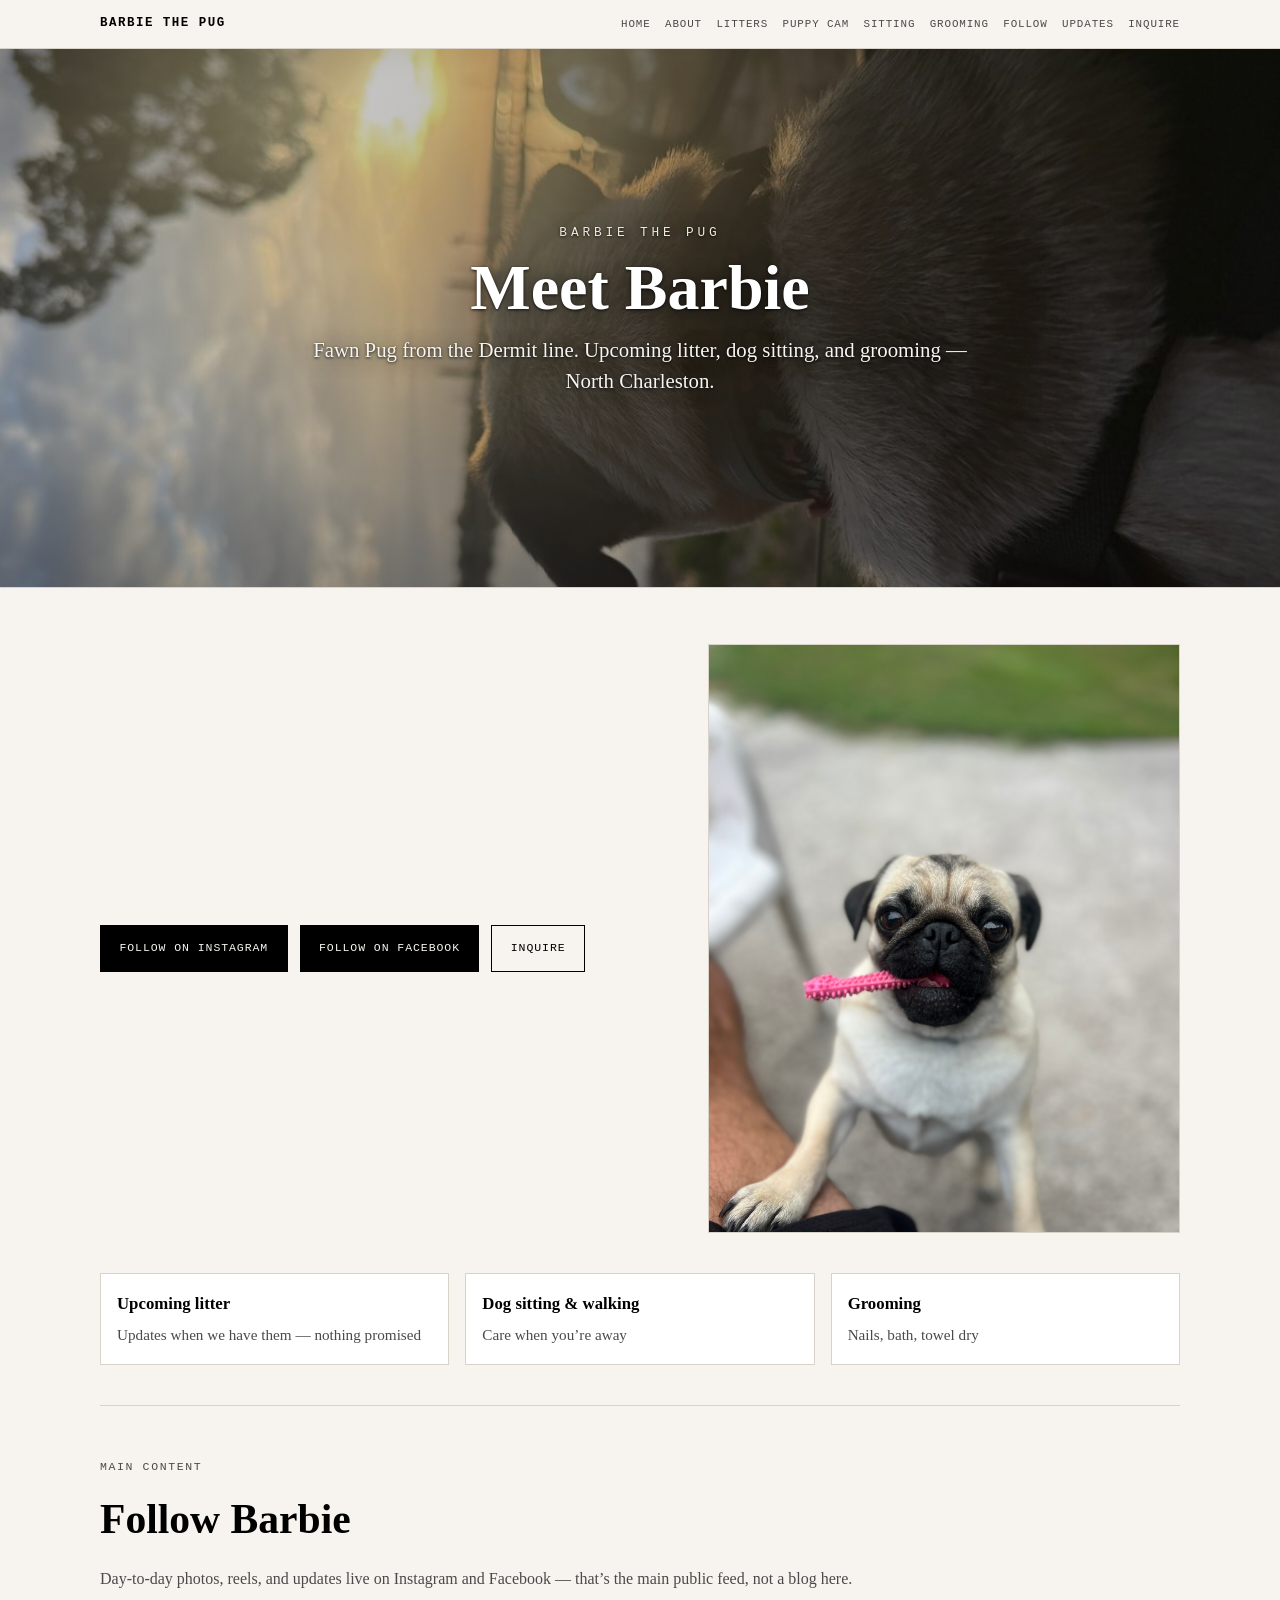
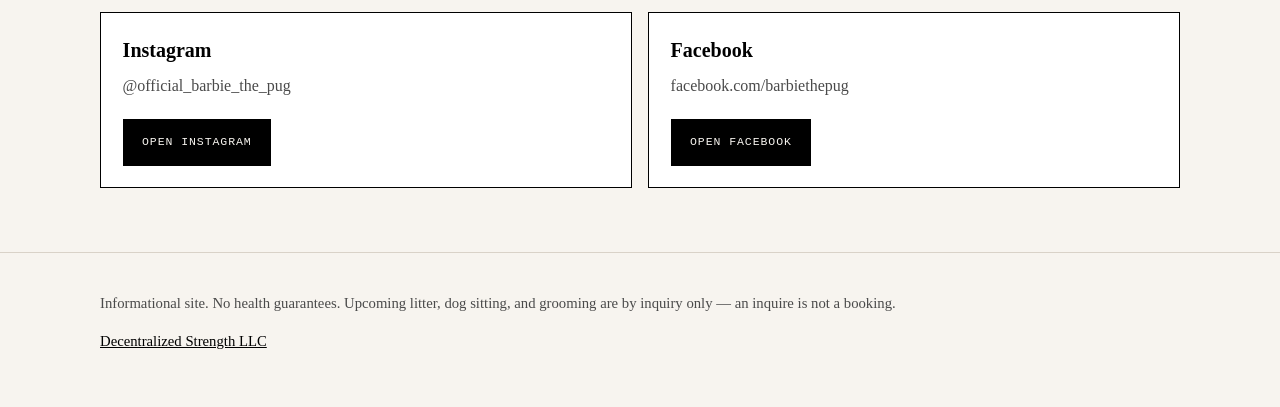
==== index.html @ 50276698 "Puppy Cam page + Litters update (t_08ee5fd6): new dedicated puppy-cam.html embedding the live cam wi" ====
<!DOCTYPE html>
<html lang="en">
<head>
<title>Charleston Pugs | Barbie — Upcoming Litter, Sitting & Grooming in North Charleston</title>
<meta name="description" content="Meet Barbie the Pug (Dermit line). Upcoming litter updates, dog sitting & walking, and grooming in North Charleston. Follow on Instagram & Facebook — inquire to book.">
<link rel="canonical" href="https://charlestonpugs.com/">
<meta property="og:title" content="Charleston Pugs | Barbie — Upcoming Litter, Sitting & Grooming in North Charleston">
<meta property="og:description" content="Meet Barbie the Pug (Dermit line). Upcoming litter updates, dog sitting & walking, and grooming in North Charleston. Follow on Instagram & Facebook — inquire to book.">
<meta property="og:url" content="https://charlestonpugs.com/">
<meta property="og:type" content="website">
<meta property="og:image" content="https://charlestonpugs.com/images/01-hero-pink-toy.jpg">
<meta name="twitter:card" content="summary_large_image">

<meta charset="utf-8">
<meta name="viewport" content="width=device-width, initial-scale=1">
<link rel="stylesheet" href="styles.css">
</head>
<body>
<nav><div class="wrap nav-inner">
  <a class="logo" href="index.html">Barbie the Pug</a>
  <div class="nav-links">
    <a href="index.html">Home</a>
    <a href="about.html">About</a>
    <a href="litter.html">Litters</a>
    <a href="puppy-cam.html">Puppy Cam</a>
    <a href="sitting.html">Sitting</a>
    <a href="grooming.html">Grooming</a>
    <a href="follow.html">Follow</a>
    <a href="updates.html">Updates</a>
    <a href="inquire.html">Inquire</a>
  </div>
</div></nav>

<main>
<section class="banner">
  <picture>
    <source media="(max-width:760px)" srcset="images/hero-banner-sm.jpg">
    <img src="images/hero-banner.jpg" alt="Barbie the Pug watching the Lowcountry sunset from the car" width="2400" height="857" fetchpriority="high">
  </picture>
  <div class="banner-text">
    <p class="kicker">Barbie the Pug</p>
    <h1>Meet Barbie</h1>
    <p class="banner-lead">Fawn Pug from the Dermit line. Upcoming litter, dog sitting, and grooming &mdash; North Charleston.</p>
  </div>
</section>
  <section class="wrap hero">
    <div>
      <div class="btn-row">
        <a class="btn btn-fill" href="https://www.instagram.com/official_barbie_the_pug/" target="_blank" rel="noopener">Follow on Instagram</a>
        <a class="btn btn-fill" href="https://www.facebook.com/barbiethepug" target="_blank" rel="noopener">Follow on Facebook</a>
        <a class="btn btn-ghost" href="inquire.html">Inquire</a>
      </div>
    </div>
    <div class="hero-img"><img src="images/01-hero-pink-toy.jpg" alt="Barbie the Pug with a pink toy"></div>
  </section>
  <section class="wrap offer">
    <a class="offer-card" href="litter.html"><article><h3>Upcoming litter</h3><p>Updates when we have them &mdash; nothing promised</p></article></a>
    <a class="offer-card" href="sitting.html"><article><h3>Dog sitting &amp; walking</h3><p>Care when you’re away</p></article></a>
    <a class="offer-card" href="grooming.html"><article><h3>Grooming</h3><p>Nails, bath, towel dry</p></article></a>
  </section>
  <section class="wrap social-hub" id="follow">
    <p class="kicker">Main content</p>
    <h2>Follow Barbie</h2>
    <p class="muted">Day-to-day photos, reels, and updates live on Instagram and Facebook — that’s the main public feed, not a blog here.</p>
    <div class="cards" style="margin-top:1.25rem">
      <div class="card">
        <div>
          <h3>Instagram</h3>
          <p>@official_barbie_the_pug</p>
        </div>
        <div class="btn-row"><a class="btn btn-fill" href="https://www.instagram.com/official_barbie_the_pug/" target="_blank" rel="noopener">Open Instagram</a></div>
      </div>
      <div class="card">
        <div>
          <h3>Facebook</h3>
          <p>facebook.com/barbiethepug</p>
        </div>
        <div class="btn-row"><a class="btn btn-fill" href="https://www.facebook.com/barbiethepug" target="_blank" rel="noopener">Open Facebook</a></div>
      </div>
    </div>
  </section>
</main>

<footer><div class="wrap">
  <p>Informational site. No health guarantees. Upcoming litter, dog sitting, and grooming are by inquiry only — an inquire is not a booking.</p>
  <p class="whisper"><a href="https://decentralizedstrength.com">Decentralized Strength LLC</a></p>
</div></footer>
</body>
</html>
---- styles.css ----
/* charlestonpugs.com — staged cream/black */
:root{
  --cream:#f7f4ef; --ink:#000; --muted:#4a4a4a; --line:#d9d2c8; --wash:#efebe4;
}
*{box-sizing:border-box} html{scroll-behavior:smooth}
body{margin:0;font-family:Georgia,"Times New Roman",serif;background:var(--cream);color:var(--ink);line-height:1.55}
a{color:var(--ink)} img{max-width:100%;display:block;height:auto}
.wrap{width:min(1080px,92vw);margin:0 auto}
.kicker{font-family:ui-monospace,Menlo,Consolas,monospace;font-size:.72rem;letter-spacing:.14em;text-transform:uppercase;color:var(--muted)}
.btn{display:inline-block;padding:.85rem 1.15rem;border:1px solid var(--ink);text-decoration:none;font-family:ui-monospace,Menlo,Consolas,monospace;font-size:.72rem;letter-spacing:.08em;text-transform:uppercase}
.btn-fill{background:var(--ink);color:var(--cream)}
.btn-ghost{background:transparent}
.btn-row{display:flex;flex-wrap:wrap;gap:.75rem;margin-top:1.25rem}
nav{border-bottom:1px solid var(--line);background:var(--cream);position:sticky;top:0;z-index:20}
.nav-inner{display:flex;align-items:center;justify-content:space-between;gap:1rem;padding:.9rem 0}
.logo{font-family:ui-monospace,Menlo,Consolas,monospace;font-size:.78rem;letter-spacing:.12em;text-transform:uppercase;text-decoration:none;font-weight:700}
.nav-links{display:flex;flex-wrap:wrap;gap:.9rem;font-family:ui-monospace,Menlo,Consolas,monospace;font-size:.68rem;letter-spacing:.08em;text-transform:uppercase}
.nav-links a{text-decoration:none;color:var(--muted)}
.nav-links a:hover{color:var(--ink)}
.hero{padding:3.5rem 0 2.5rem;display:grid;grid-template-columns:1.1fr .9fr;gap:2rem;align-items:center}
.hero h1{font-size:clamp(2.6rem,6vw,4.4rem);line-height:.95;margin:.35rem 0 1rem;font-weight:700}
.hero p.lead{font-size:1.15rem;color:var(--muted);max-width:34rem}
.hero-img{border:1px solid var(--line);background:var(--wash)}
.hero-img img{width:100%;aspect-ratio:4/5;object-fit:cover}
.offer{display:grid;grid-template-columns:repeat(3,1fr);gap:1rem;padding:0 0 2.5rem}
.offer article{border:1px solid var(--line);padding:1.1rem 1rem;background:#fff}
.offer h3{margin:0 0 .35rem;font-size:1.05rem}
.offer p{margin:0;color:var(--muted);font-size:.95rem}
.social-hub{padding:2.5rem 0 3rem;border-top:1px solid var(--line)}
.social-hub h2{font-size:clamp(1.8rem,4vw,2.6rem);margin:.3rem 0 1rem}
.cards{display:grid;grid-template-columns:1fr 1fr;gap:1rem}
.card{border:1px solid var(--ink);padding:1.35rem;background:#fff;min-height:11rem;display:flex;flex-direction:column;justify-content:space-between}
.card h3{margin:0 0 .5rem;font-size:1.25rem}
.card p{margin:0;color:var(--muted)}
.section{padding:2.75rem 0;border-top:1px solid var(--line)}
.section h1,.section h2{margin-top:0}
.muted{color:var(--muted)}
.grid-2{display:grid;grid-template-columns:1fr 1fr;gap:1.25rem}
.photo{border:1px solid var(--line);background:var(--wash)}
.photo img{width:100%;aspect-ratio:4/5;object-fit:cover}
ul.clean{padding-left:1.1rem}
ul.clean li{margin:.4rem 0}
.contact-list{display:grid;gap:.85rem;margin:1.25rem 0}
.contact-list a{display:block;border:1px solid var(--line);padding:1rem;text-decoration:none;background:#fff}
.contact-list strong{display:block;font-family:ui-monospace,Menlo,Consolas,monospace;font-size:.68rem;letter-spacing:.1em;text-transform:uppercase;margin-bottom:.25rem}
footer{border-top:1px solid var(--line);padding:1.5rem 0 2.5rem;margin-top:1rem;font-size:.92rem;color:var(--muted)}
footer .whisper{margin-top:.75rem}
.note{font-size:.92rem;color:var(--muted);border-left:2px solid var(--line);padding-left:.9rem;margin:1rem 0}
@media(max-width:820px){
  .hero,.offer,.cards,.grid-2{grid-template-columns:1fr}
  .nav-links{display:none}
}

.hero-img{border:1px solid var(--line);background:var(--wash)}
.hero-img img{width:100%;aspect-ratio:4/5;object-fit:cover}
.section{padding:2.75rem 0}
.section h1{font-size:clamp(2rem,5vw,3rem);margin:.35rem 0 1rem}
.section h2{margin:1.75rem 0 .6rem;font-size:1.35rem}
.btn-row{display:flex;flex-wrap:wrap;gap:.75rem;margin-top:1.25rem}
.btn{display:inline-block;padding:.85rem 1.15rem;border:1px solid var(--ink);text-decoration:none;font-family:ui-monospace,Menlo,Consolas,monospace;font-size:.72rem;letter-spacing:.08em;text-transform:uppercase}
.btn-fill{background:var(--ink);color:var(--cream)}
.btn-ghost{background:transparent}
.contact-list{display:grid;gap:.85rem;margin:1.25rem 0}
.contact-list a{display:block;border:1px solid var(--line);padding:1rem;text-decoration:none;background:#fff;color:var(--ink)}
.contact-list strong{display:block;font-family:ui-monospace,Menlo,Consolas,monospace;font-size:.68rem;letter-spacing:.1em;text-transform:uppercase;margin-bottom:.25rem}
.note{font-size:.92rem;color:var(--muted);border-left:2px solid var(--line);padding-left:.9rem;margin:1rem 0}
ul.clean{padding-left:1.1rem}
ul.clean li{margin:.4rem 0}
.kicker{font-family:ui-monospace,Menlo,Consolas,monospace;font-size:.72rem;letter-spacing:.14em;text-transform:uppercase;color:var(--muted)}

.offer-card{text-decoration:none;color:inherit;display:block}
.offer-card article{height:100%;transition:border-color .15s}
.offer-card:hover article{border-color:var(--ink)}

.price-menu{list-style:none;padding:0;margin:1rem 0 1.25rem;border:1px solid var(--line);background:#fff}
.price-menu li{padding:.95rem 1.1rem;border-bottom:1px solid var(--line)}
.price-menu li:last-child{border-bottom:0}
.reel-grid{display:grid;grid-template-columns:1fr 1fr;gap:1rem;margin:1rem 0 1.5rem}
@media(max-width:820px){.reel-grid{grid-template-columns:1fr}}

.reel-grid.three{grid-template-columns:repeat(3,1fr)}
@media(max-width:900px){.reel-grid.three{grid-template-columns:1fr}}

.reel-card{display:flex;flex-direction:column;border:1px solid var(--ink);background:#fff;color:inherit;text-decoration:none;min-width:0}
.reel-card:focus-visible{outline:2px solid var(--ink);outline-offset:3px}
.reel-poster{position:relative;display:flex;align-items:center;justify-content:center;aspect-ratio:4/5;background:var(--wash);border-bottom:1px solid var(--line);overflow:hidden}
.reel-poster::before{content:"";position:absolute;inset:.7rem;border:1px solid var(--line);z-index:1;pointer-events:none}
.reel-poster img{position:absolute;inset:0;width:100%;height:100%;object-fit:cover}
.reel-play{position:relative;z-index:2;width:3.35rem;height:3.35rem;border-radius:50%;border:1px solid var(--ink);background:var(--cream);display:grid;place-items:center}
.reel-play::before{content:"";width:0;height:0;margin-left:3px;border-style:solid;border-width:7px 0 7px 12px;border-color:transparent transparent transparent var(--ink)}
.reel-card:hover .reel-play,.reel-card:focus-visible .reel-play{background:var(--ink)}
.reel-card:hover .reel-play::before,.reel-card:focus-visible .reel-play::before{border-color:transparent transparent transparent var(--cream)}
.reel-body{display:flex;flex-direction:column;align-items:flex-start;gap:.4rem;padding:1rem 1rem 1.15rem}
.reel-title{font-size:1.2rem;line-height:1.2}
.reel-body .btn{margin-top:.35rem}

.still-grid{display:grid;grid-template-columns:1fr 1fr;gap:1rem;margin:1rem 0 1.5rem}
.still-grid .photo{margin:0}
.still-grid img{width:100%;height:100%;object-fit:cover;aspect-ratio:4/5;display:block}
@media(max-width:820px){.still-grid{grid-template-columns:1fr}}

/* Family tree (public-safe pedigree) */
.pedigree{margin:2rem 0 1.5rem}
.pedigree-note{font-size:.9rem;color:var(--muted);margin:.35rem 0 1.1rem}
.pedigree-tree{display:grid;gap:1rem}
.pedigree-gen{display:grid;gap:.65rem}
.pedigree-gen.parents{grid-template-columns:1fr 1fr}
.pedigree-gen.grandparents{grid-template-columns:1fr 1fr 1fr 1fr}
.pedigree-node{border:1px solid var(--line);background:#fff;padding:.85rem .9rem;min-height:4.2rem}
.pedigree-node .role{display:block;font-family:ui-monospace,Menlo,Consolas,monospace;font-size:.62rem;letter-spacing:.1em;text-transform:uppercase;color:var(--muted);margin-bottom:.25rem}
.pedigree-node .name{display:block;font-size:.98rem;line-height:1.25}
.pedigree-node.focal{border-color:var(--ink);background:var(--wash)}
.pedigree-node.focal .name{font-size:1.15rem;font-weight:700}
.pair-tree{border:1px solid var(--line);background:#fff;padding:1.25rem 1.1rem;margin:1.25rem 0 1.5rem;text-align:center}
.pair-parents{display:flex;flex-wrap:wrap;align-items:center;justify-content:center;gap:.75rem 1rem}
.pair-dog{border:1px solid var(--line);padding:.85rem 1rem;min-width:10rem;background:var(--wash)}
.pair-dog strong{display:block;font-size:1.15rem}
.pair-dog span{display:block;font-size:.85rem;color:var(--muted);margin-top:.2rem}
.pair-times{font-size:1.4rem;font-weight:700}
.pair-arrow{margin:.85rem 0 .35rem;color:var(--muted);font-family:ui-monospace,Menlo,Consolas,monospace;font-size:.72rem;letter-spacing:.12em;text-transform:uppercase}
.pair-child{display:inline-block;border:1px solid var(--ink);padding:.7rem 1.1rem;font-weight:700}
@media(max-width:820px){
  .pedigree-gen.parents,.pedigree-gen.grandparents{grid-template-columns:1fr 1fr}
}
@media(max-width:520px){
  .pedigree-gen.grandparents{grid-template-columns:1fr}
}

/* Sitting gallery — 3-up stills + portrait videos */
.still-grid.three{grid-template-columns:repeat(3,1fr)}
@media(max-width:900px){.still-grid.three{grid-template-columns:1fr}}
.video-grid{display:grid;grid-template-columns:1fr 1fr;gap:1rem;margin:1rem 0 1.5rem}
@media(max-width:820px){.video-grid{grid-template-columns:1fr}}
.video-frame{margin:0;background:#fff;border:1px solid var(--line,#d9d2c8);overflow:hidden}
.video-frame video{display:block;width:100%;height:auto;aspect-ratio:9/16;object-fit:cover;background:#111;vertical-align:middle}

/* ---- full-bleed photo banner: top of every page ---- */
.banner{position:relative;width:100%;background:var(--wash);border-bottom:1px solid var(--line)}
.banner img{width:100%;height:clamp(300px,42vw,540px);object-fit:cover;object-position:50% 46%}
.banner::after{content:"";position:absolute;inset:0;z-index:1;pointer-events:none;background:radial-gradient(58% 60% at 50% 44%,rgba(12,9,6,.34),rgba(12,9,6,0) 72%),linear-gradient(to bottom,rgba(12,9,6,.28) 0%,rgba(12,9,6,.08) 40%,rgba(12,9,6,.14) 64%,rgba(12,9,6,.34) 100%)}
.banner-text{position:absolute;inset:0;z-index:2;display:flex;flex-direction:column;align-items:center;justify-content:center;text-align:center;padding:1.5rem 1.25rem 2.5rem}
.banner-text .kicker{color:#efe9de;letter-spacing:.3em;font-size:clamp(.66rem,1.4vw,.8rem);margin:0 0 .8rem;text-shadow:0 1px 3px rgba(0,0,0,.8),0 2px 18px rgba(0,0,0,.5)}
.banner-text h1{color:#fff;font-size:clamp(2.1rem,7vw,4rem);line-height:1;margin:0 0 .9rem;font-weight:700;text-shadow:0 1px 3px rgba(0,0,0,.8),0 2px 22px rgba(0,0,0,.5)}
.banner-lead{color:#F7F5F2;font-size:clamp(1rem,2.2vw,1.3rem);line-height:1.5;max-width:42rem;margin:0 auto;text-shadow:0 1px 3px rgba(0,0,0,.8),0 2px 20px rgba(0,0,0,.5)}
@media(max-width:760px){
  .banner img{height:clamp(260px,62vw,400px);object-position:44% 50%}
  .banner-text{padding:1.25rem 1.1rem 2rem}
}
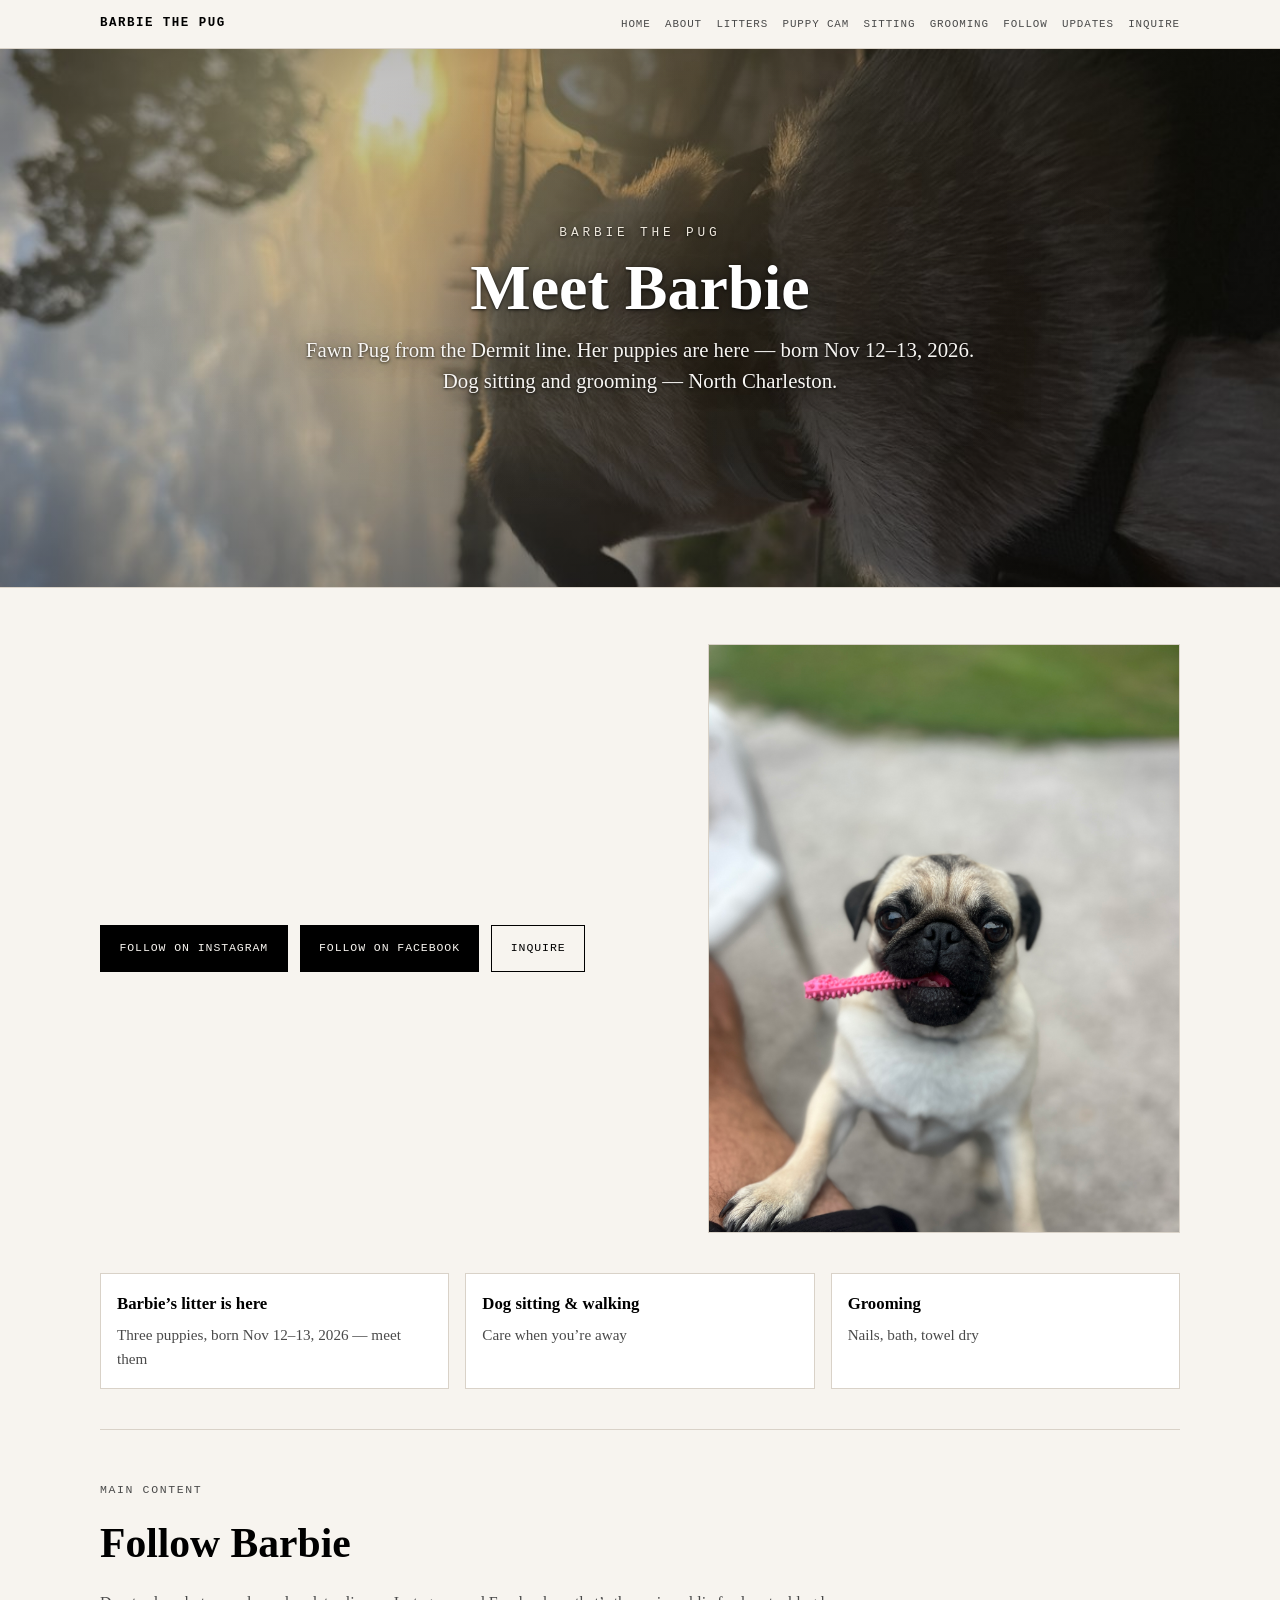
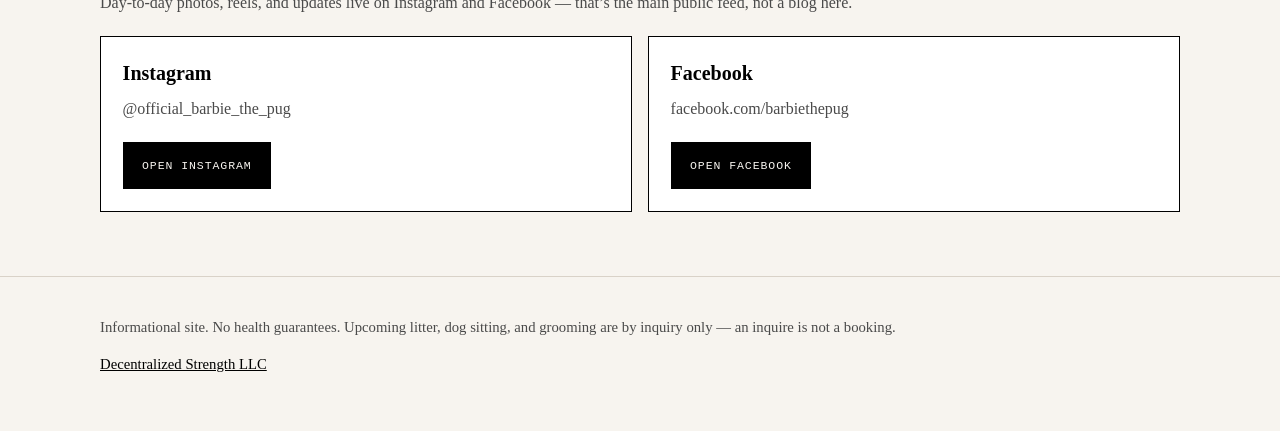
==== commit af9b5a1c: "Homepage: new title/meta (puppies are here, puppy cam), favicon links, litter card copy" ====
--- a/index.html
+++ b/index.html
@@ -1,11 +1,11 @@
 <!DOCTYPE html>
 <html lang="en">
 <head>
-<title>Charleston Pugs | Barbie — Upcoming Litter, Sitting & Grooming in North Charleston</title>
-<meta name="description" content="Meet Barbie the Pug (Dermit line). Upcoming litter updates, dog sitting & walking, and grooming in North Charleston. Follow on Instagram & Facebook — inquire to book.">
+<title>Charleston Pugs | Barbie & Her Puppies — Live Puppy Cam & Litters in North Charleston</title>
+<meta name="description" content="Meet Barbie the Pug (Dermit line) and her three puppies, born Nov 12–13, 2026, in North Charleston. Watch them live on the Puppy Cam, meet the litter — plus dog sitting & grooming. Follow on Instagram & Facebook.">
 <link rel="canonical" href="https://charlestonpugs.com/">
-<meta property="og:title" content="Charleston Pugs | Barbie — Upcoming Litter, Sitting & Grooming in North Charleston">
-<meta property="og:description" content="Meet Barbie the Pug (Dermit line). Upcoming litter updates, dog sitting & walking, and grooming in North Charleston. Follow on Instagram & Facebook — inquire to book.">
+<meta property="og:title" content="Charleston Pugs | Barbie & Her Puppies — Live Puppy Cam & Litters in North Charleston">
+<meta property="og:description" content="Meet Barbie the Pug (Dermit line) and her three puppies, born Nov 12–13, 2026, in North Charleston. Watch them live on the Puppy Cam, meet the litter — plus dog sitting & grooming. Follow on Instagram & Facebook.">
 <meta property="og:url" content="https://charlestonpugs.com/">
 <meta property="og:type" content="website">
 <meta property="og:image" content="https://charlestonpugs.com/images/01-hero-pink-toy.jpg">
@@ -13,6 +13,9 @@
 
 <meta charset="utf-8">
 <meta name="viewport" content="width=device-width, initial-scale=1">
+<link rel="icon" href="/favicon.ico" sizes="48x48">
+<link rel="icon" type="image/png" sizes="192x192" href="/favicon-192x192.png">
+<link rel="apple-touch-icon" href="/apple-touch-icon.png">
 <link rel="stylesheet" href="styles.css">
 </head>
 <body>
@@ -40,7 +43,7 @@
   <div class="banner-text">
     <p class="kicker">Barbie the Pug</p>
     <h1>Meet Barbie</h1>
-    <p class="banner-lead">Fawn Pug from the Dermit line. Upcoming litter, dog sitting, and grooming &mdash; North Charleston.</p>
+    <p class="banner-lead">Fawn Pug from the Dermit line. Her puppies are here — born Nov 12–13, 2026. Dog sitting and grooming &mdash; North Charleston.</p>
   </div>
 </section>
   <section class="wrap hero">
@@ -54,7 +57,7 @@
     <div class="hero-img"><img src="images/01-hero-pink-toy.jpg" alt="Barbie the Pug with a pink toy"></div>
   </section>
   <section class="wrap offer">
-    <a class="offer-card" href="litter.html"><article><h3>Upcoming litter</h3><p>Updates when we have them &mdash; nothing promised</p></article></a>
+    <a class="offer-card" href="litter.html"><article><h3>Barbie&rsquo;s litter is here</h3><p>Three puppies, born Nov 12–13, 2026 — meet them</p></article></a>
     <a class="offer-card" href="sitting.html"><article><h3>Dog sitting &amp; walking</h3><p>Care when you’re away</p></article></a>
     <a class="offer-card" href="grooming.html"><article><h3>Grooming</h3><p>Nails, bath, towel dry</p></article></a>
   </section>
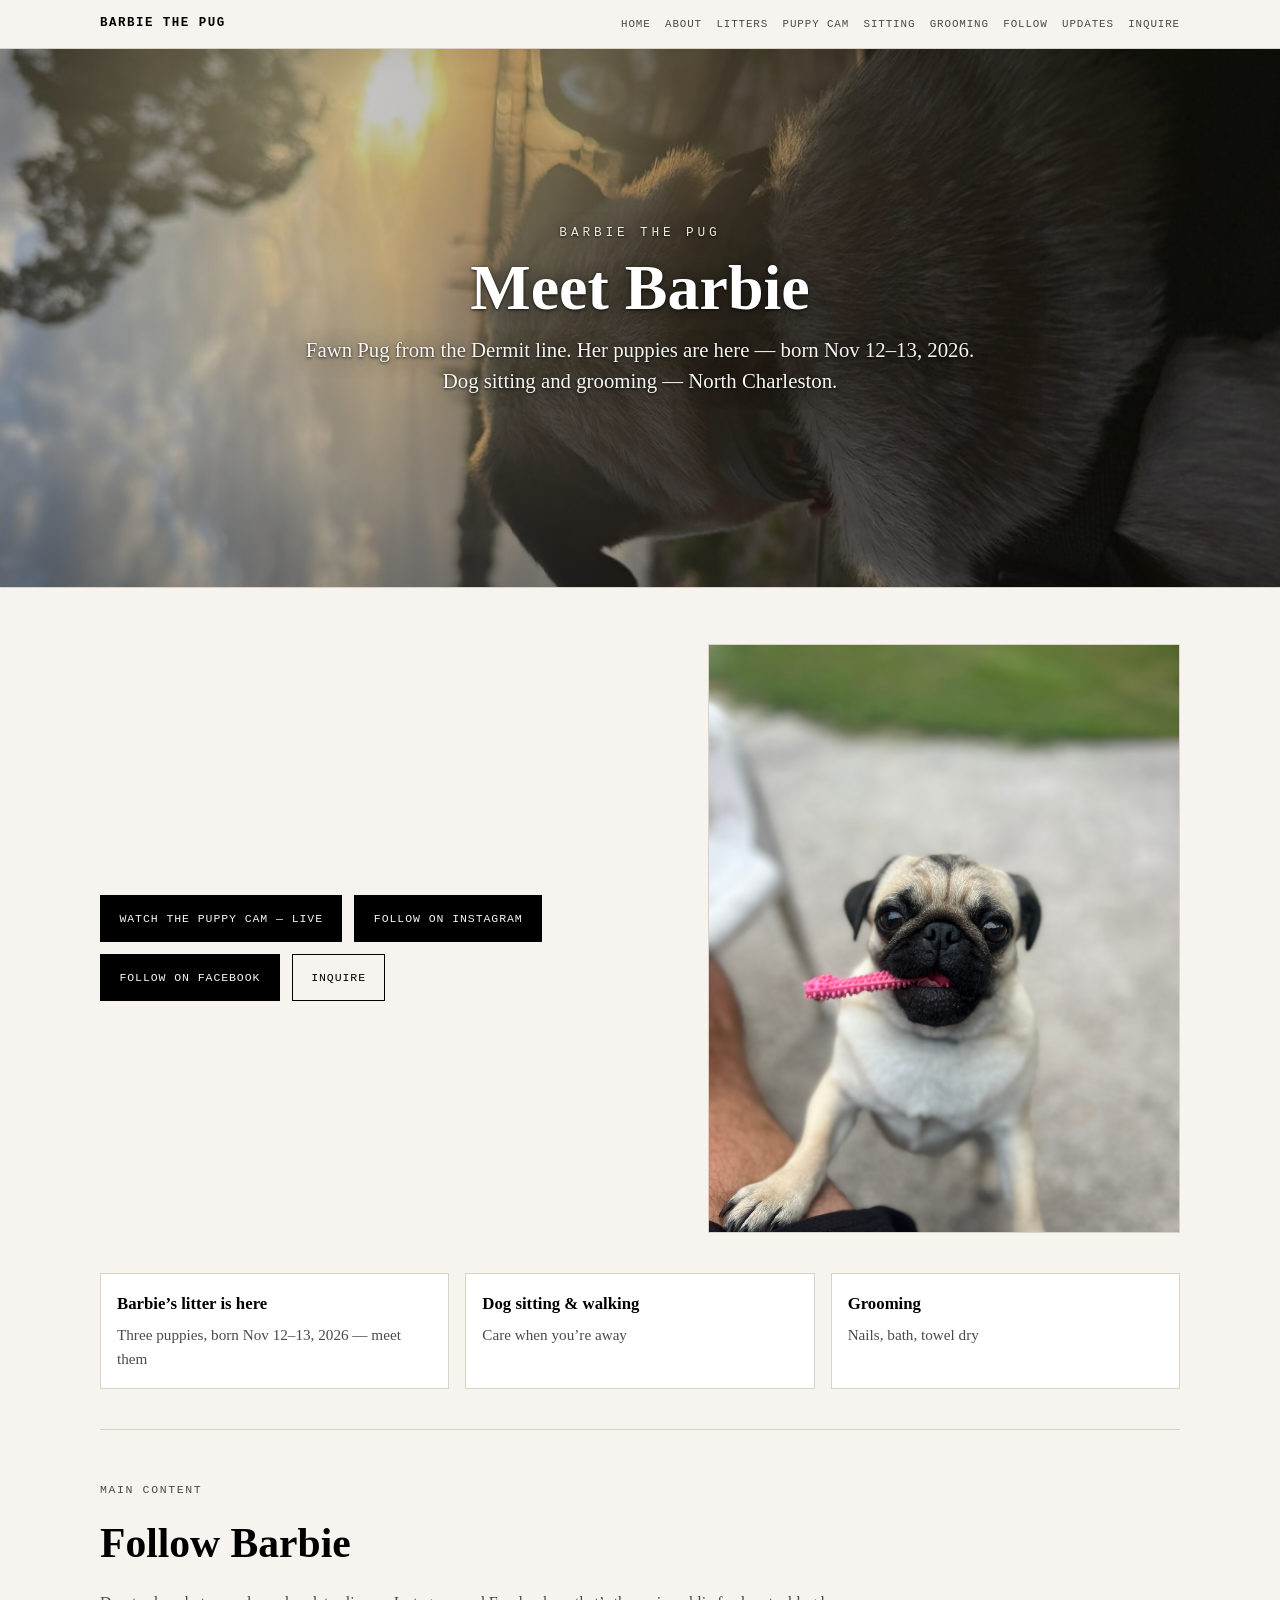
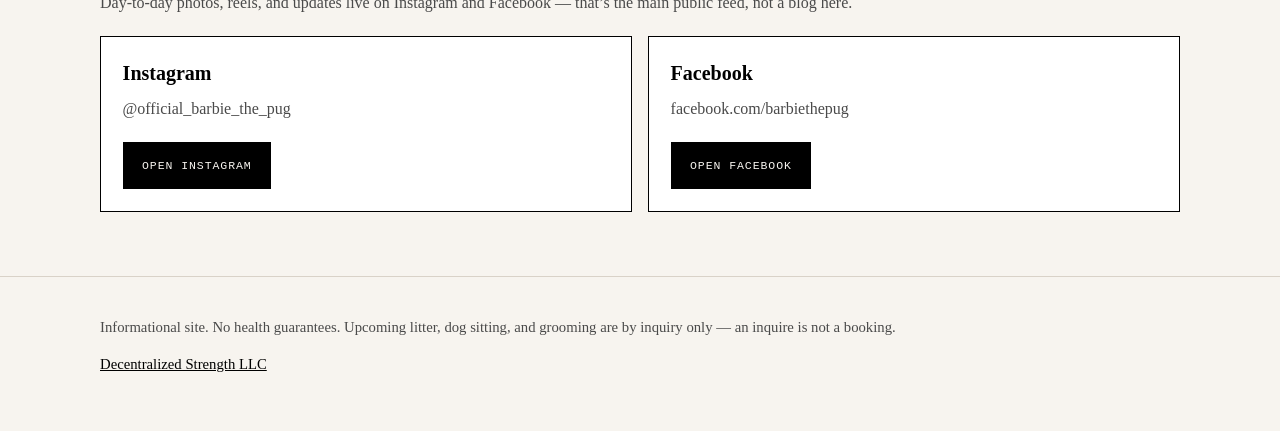
==== commit d362646d: "Homepage: add Watch the Puppy Cam live button" ====
--- a/index.html
+++ b/index.html
@@ -49,6 +49,7 @@
   <section class="wrap hero">
     <div>
       <div class="btn-row">
+        <a class="btn btn-fill" href="puppy-cam.html">Watch the Puppy Cam — Live</a>
         <a class="btn btn-fill" href="https://www.instagram.com/official_barbie_the_pug/" target="_blank" rel="noopener">Follow on Instagram</a>
         <a class="btn btn-fill" href="https://www.facebook.com/barbiethepug" target="_blank" rel="noopener">Follow on Facebook</a>
         <a class="btn btn-ghost" href="inquire.html">Inquire</a>
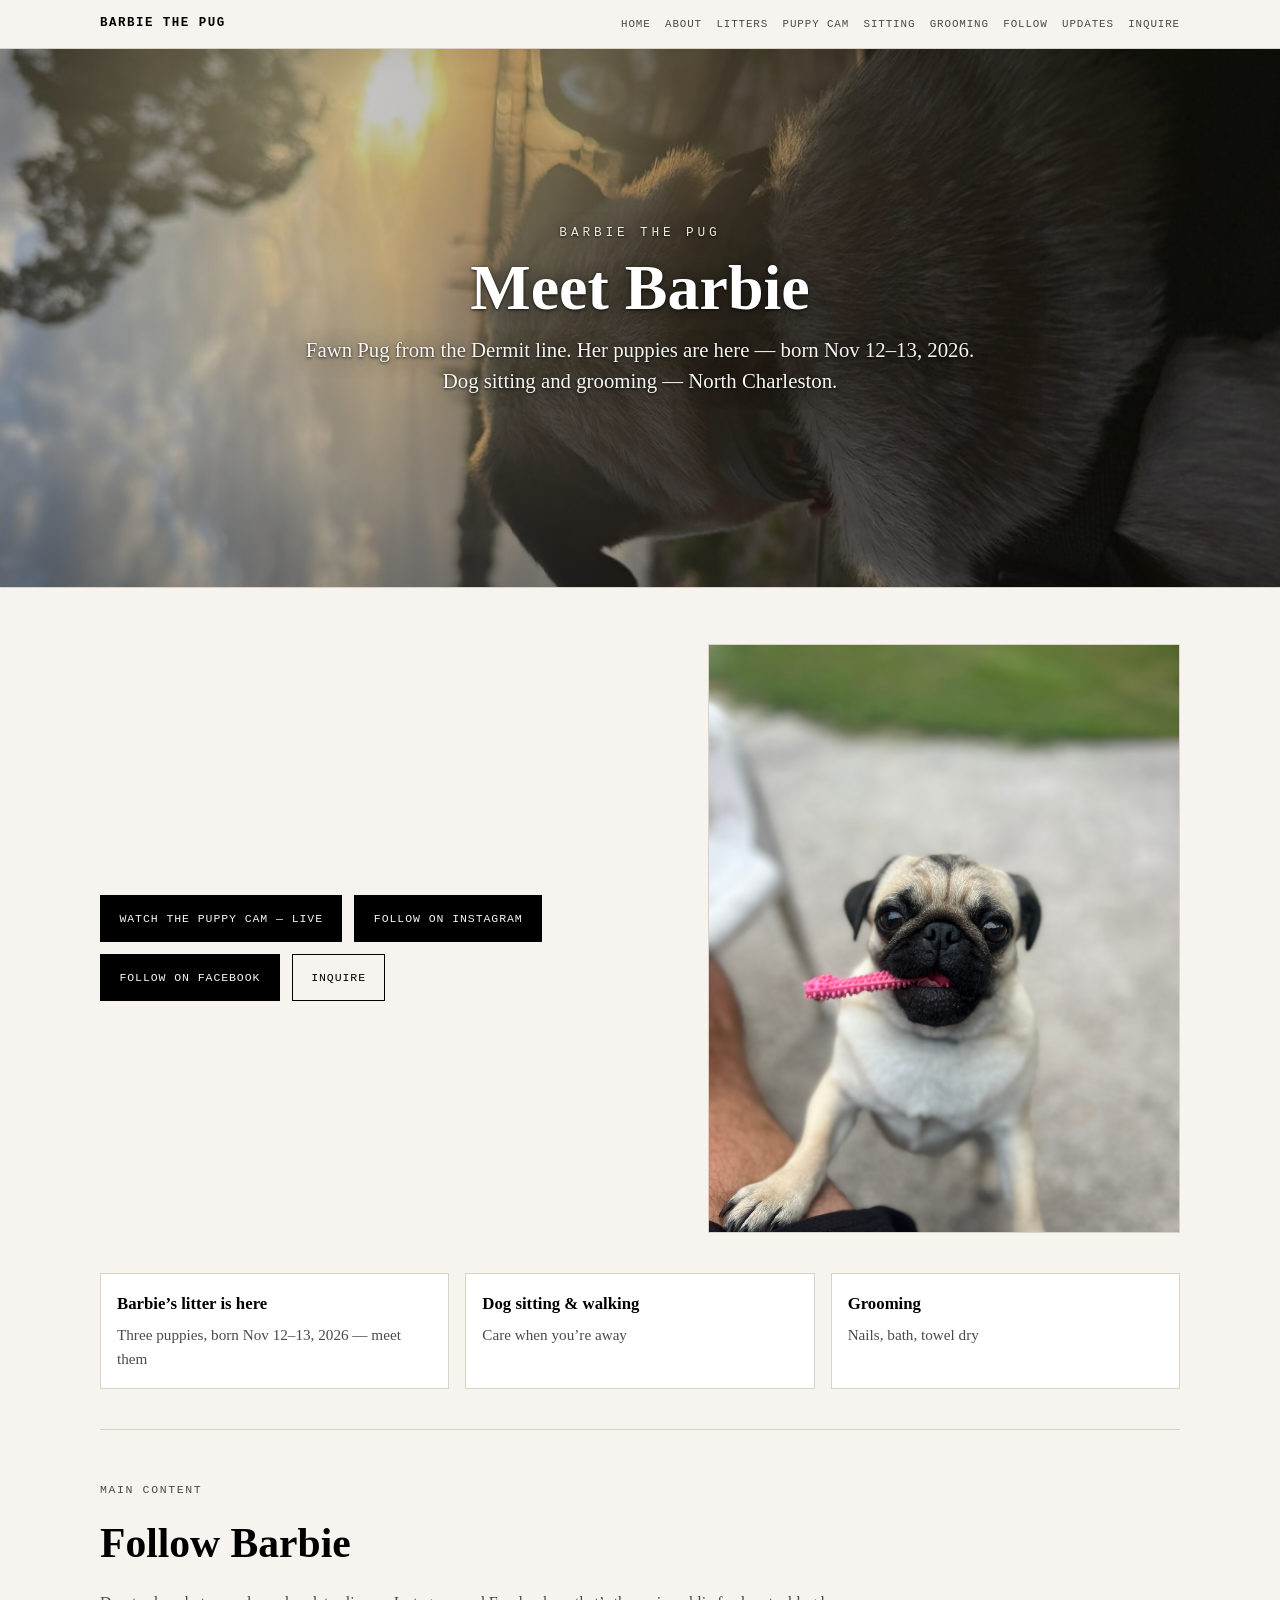
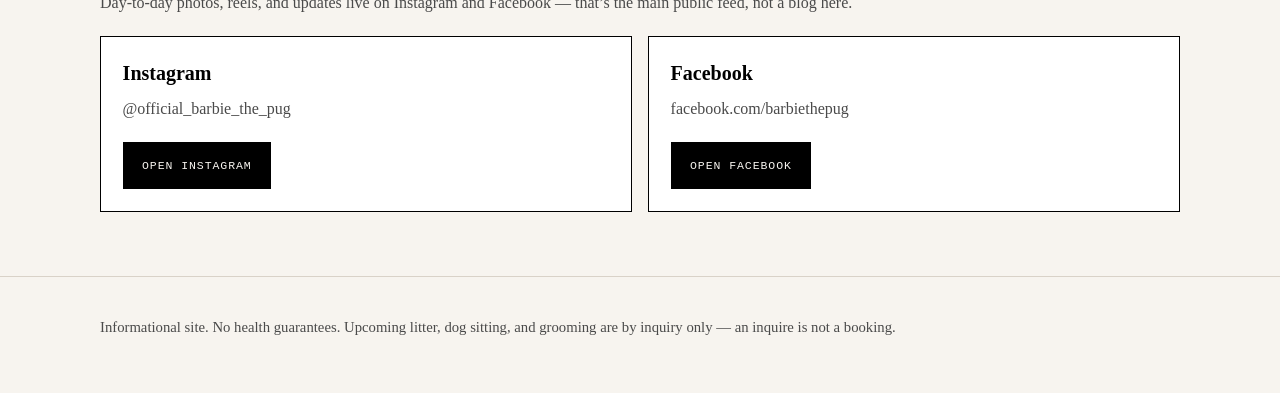
==== commit bf240d58: "Remove Decentralized Strength LLC footer line from all pages" ====
--- a/index.html
+++ b/index.html
@@ -87,7 +87,6 @@
 
 <footer><div class="wrap">
   <p>Informational site. No health guarantees. Upcoming litter, dog sitting, and grooming are by inquiry only — an inquire is not a booking.</p>
-  <p class="whisper"><a href="https://decentralizedstrength.com">Decentralized Strength LLC</a></p>
 </div></footer>
 </body>
 </html>
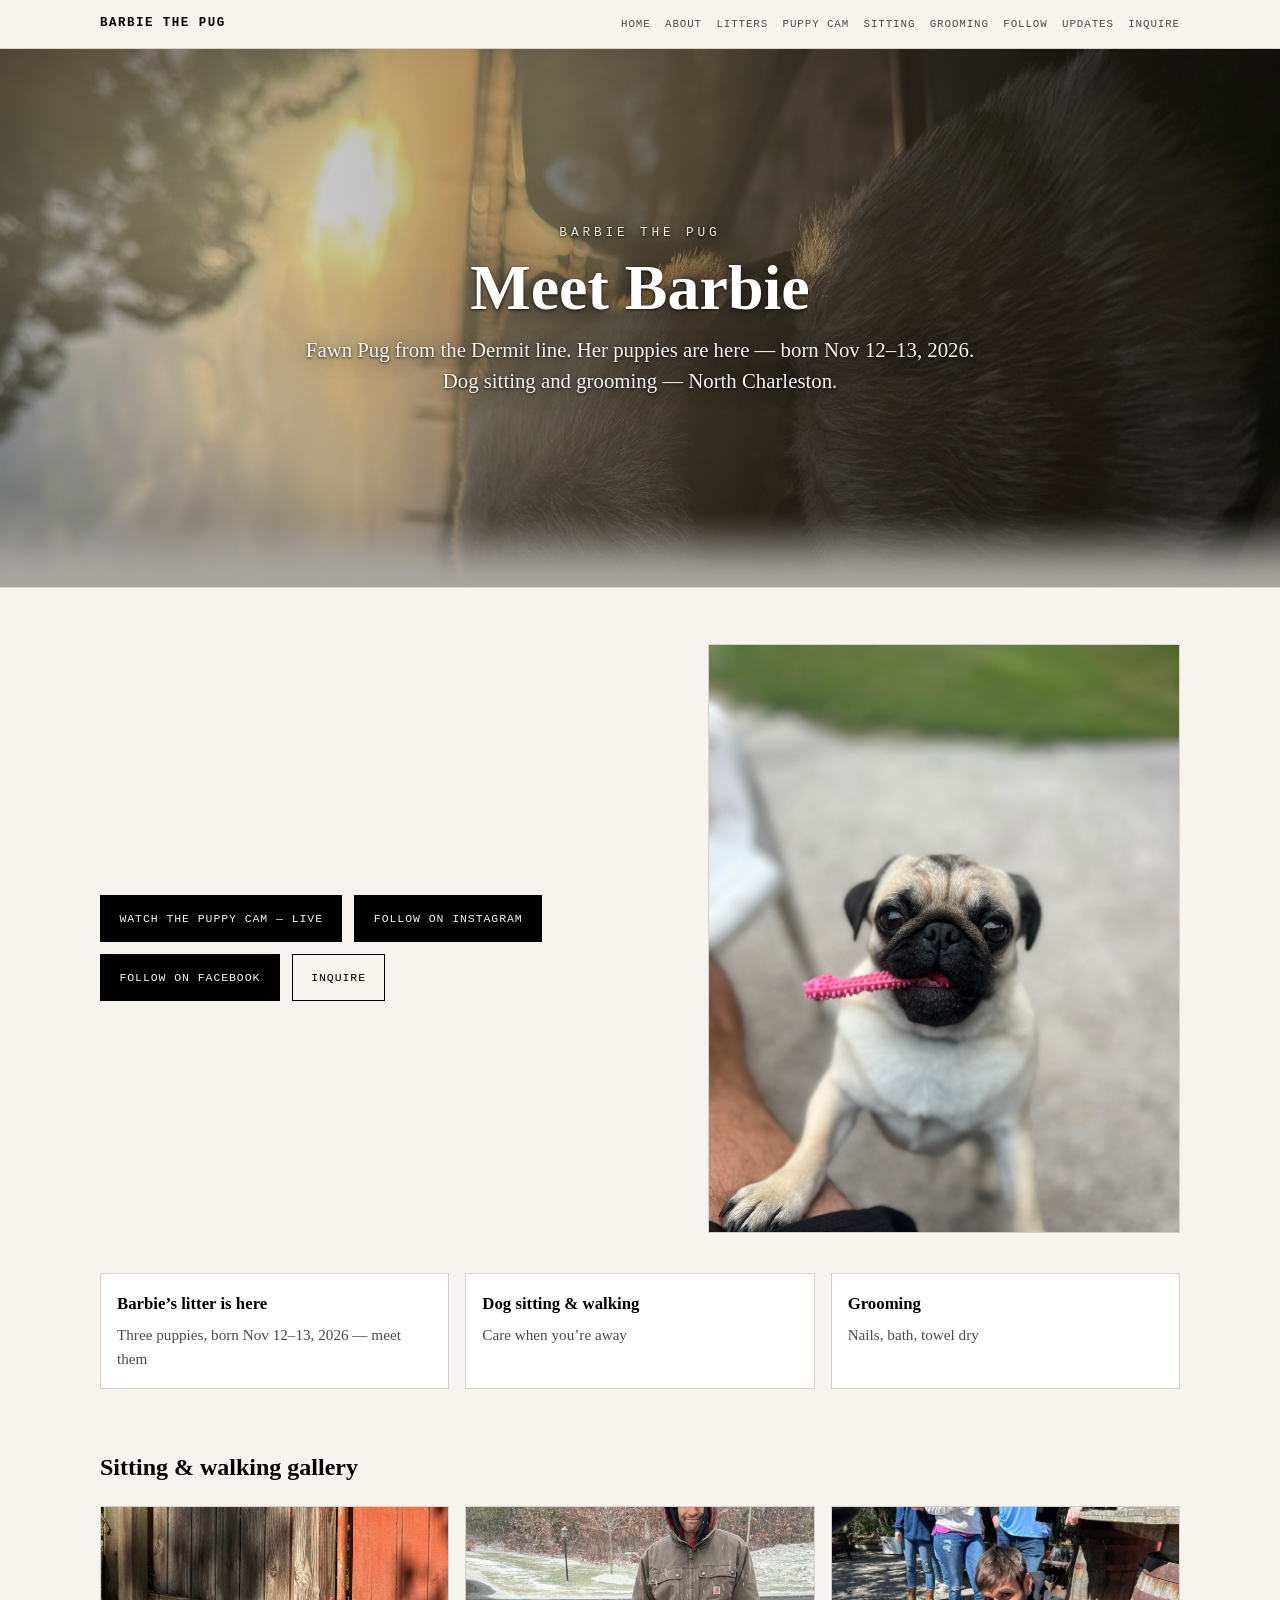
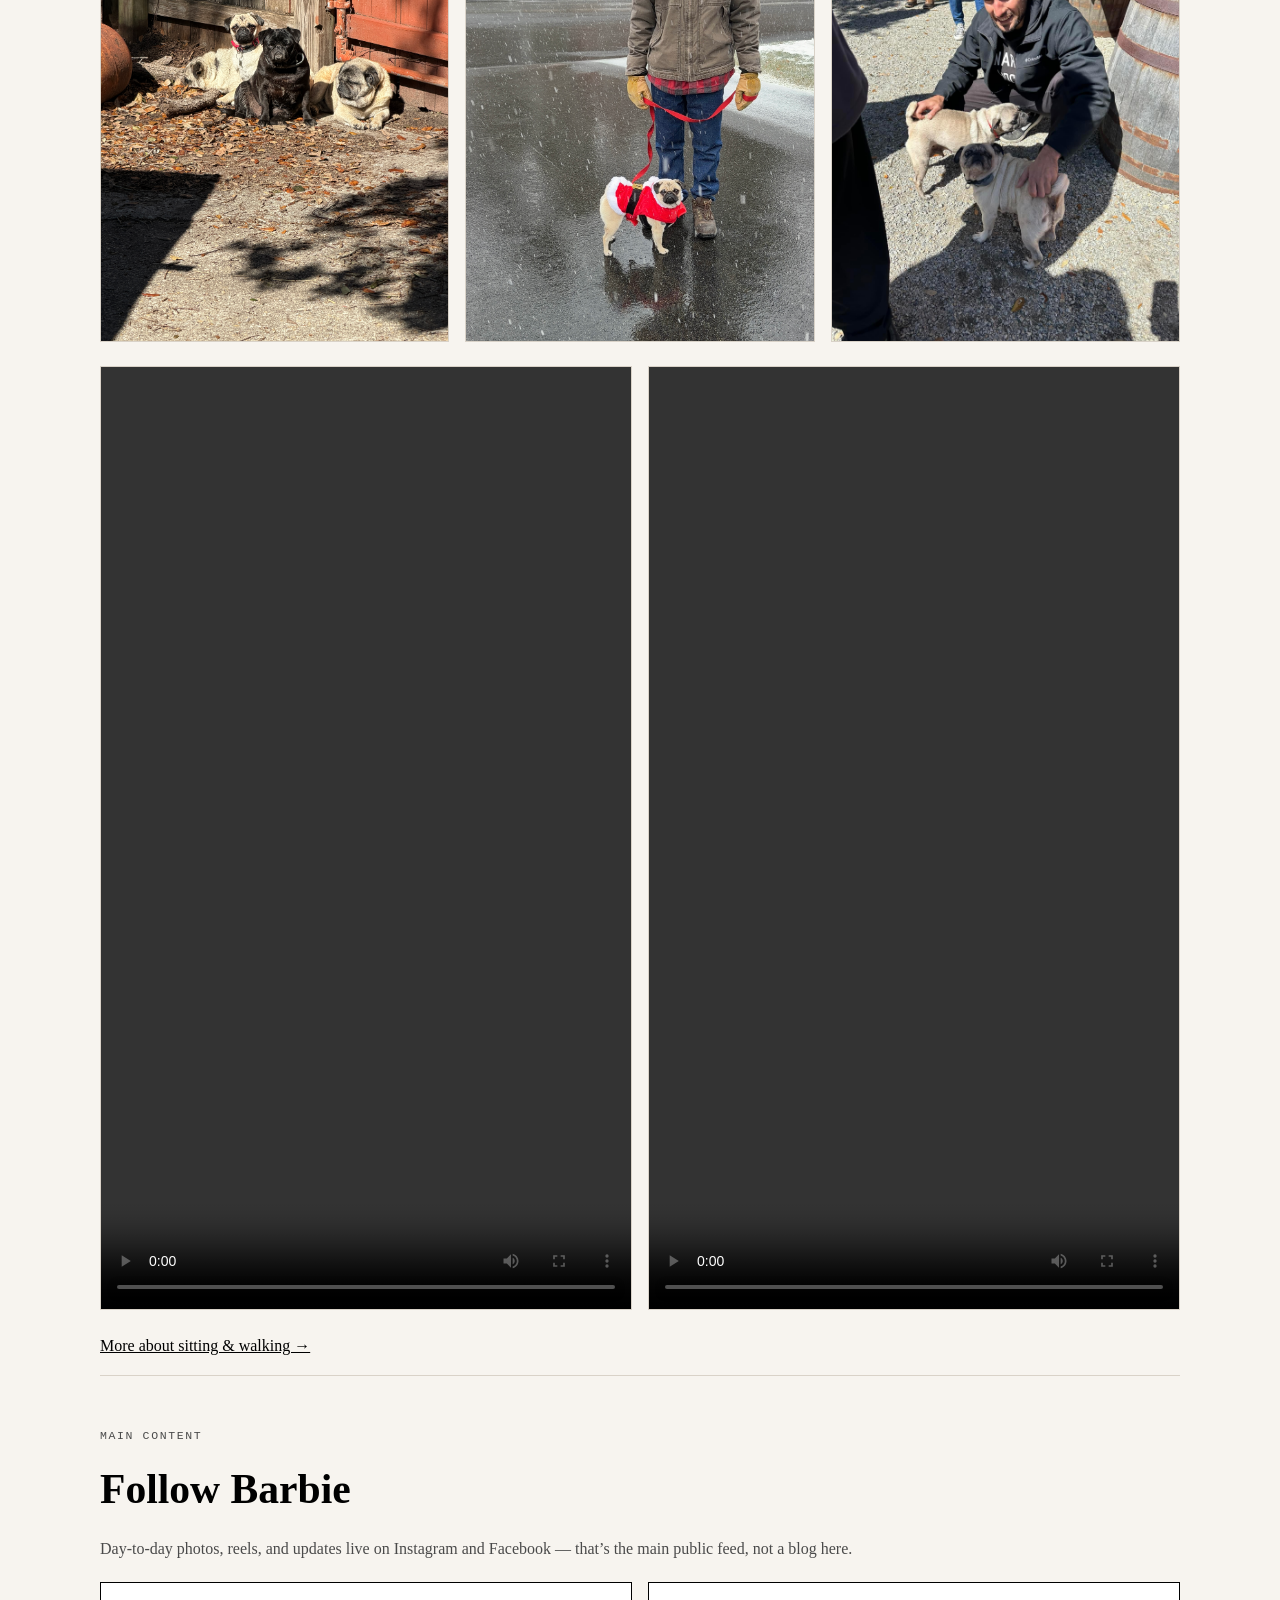
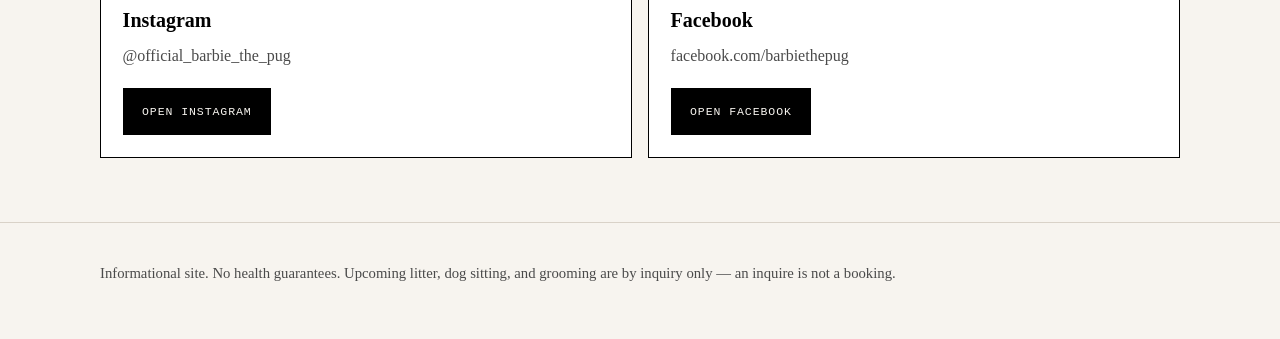
==== commit f33a47a4: "Homepage: add Sitting & Walking gallery; Grooming: keep one tub photo" ====
--- a/index.html
+++ b/index.html
@@ -62,6 +62,33 @@
     <a class="offer-card" href="sitting.html"><article><h3>Dog sitting &amp; walking</h3><p>Care when you’re away</p></article></a>
     <a class="offer-card" href="grooming.html"><article><h3>Grooming</h3><p>Nails, bath, towel dry</p></article></a>
   </section>
+  <section class="wrap">
+    <h2>Sitting &amp; walking gallery</h2>
+    <div class="still-grid three">
+      <figure class="photo">
+        <img src="images/09-sitting-pug-pack.jpg" alt="Four pugs outdoors on a sitting day" loading="lazy">
+      </figure>
+      <figure class="photo">
+        <img src="images/10-walking-snow-santa.jpg" alt="Pug in a Santa coat on a snowy walk" loading="lazy">
+      </figure>
+      <figure class="photo">
+        <img src="images/11-sitting-two-pugs.jpg" alt="Two pugs with handler outdoors" loading="lazy">
+      </figure>
+    </div>
+    <div class="video-grid">
+      <figure class="video-frame">
+        <video controls playsinline preload="metadata">
+          <source src="images/12-sitting-walk-1.mp4" type="video/mp4">
+        </video>
+      </figure>
+      <figure class="video-frame">
+        <video controls playsinline preload="metadata">
+          <source src="images/13-sitting-walk-2.mp4" type="video/mp4">
+        </video>
+      </figure>
+    </div>
+    <p><a href="sitting.html">More about sitting &amp; walking &rarr;</a></p>
+  </section>
   <section class="wrap social-hub" id="follow">
     <p class="kicker">Main content</p>
     <h2>Follow Barbie</h2>
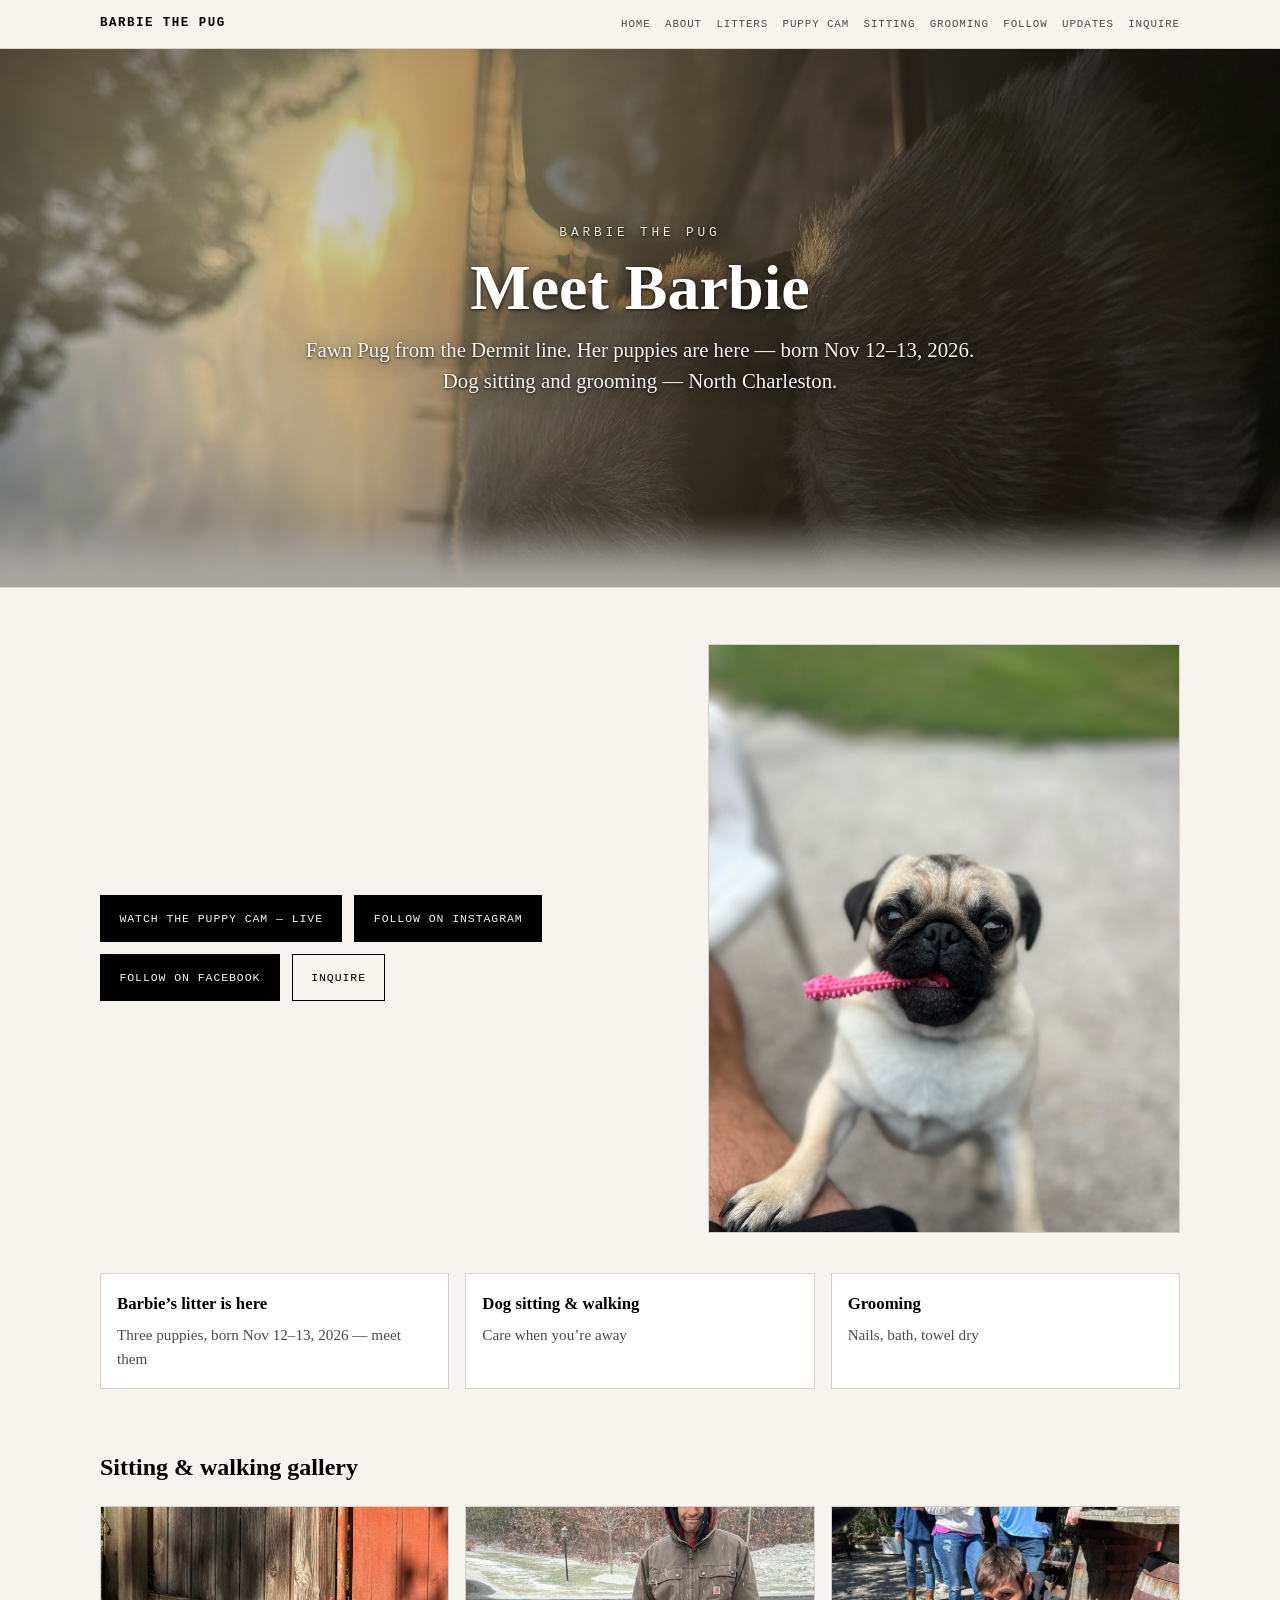
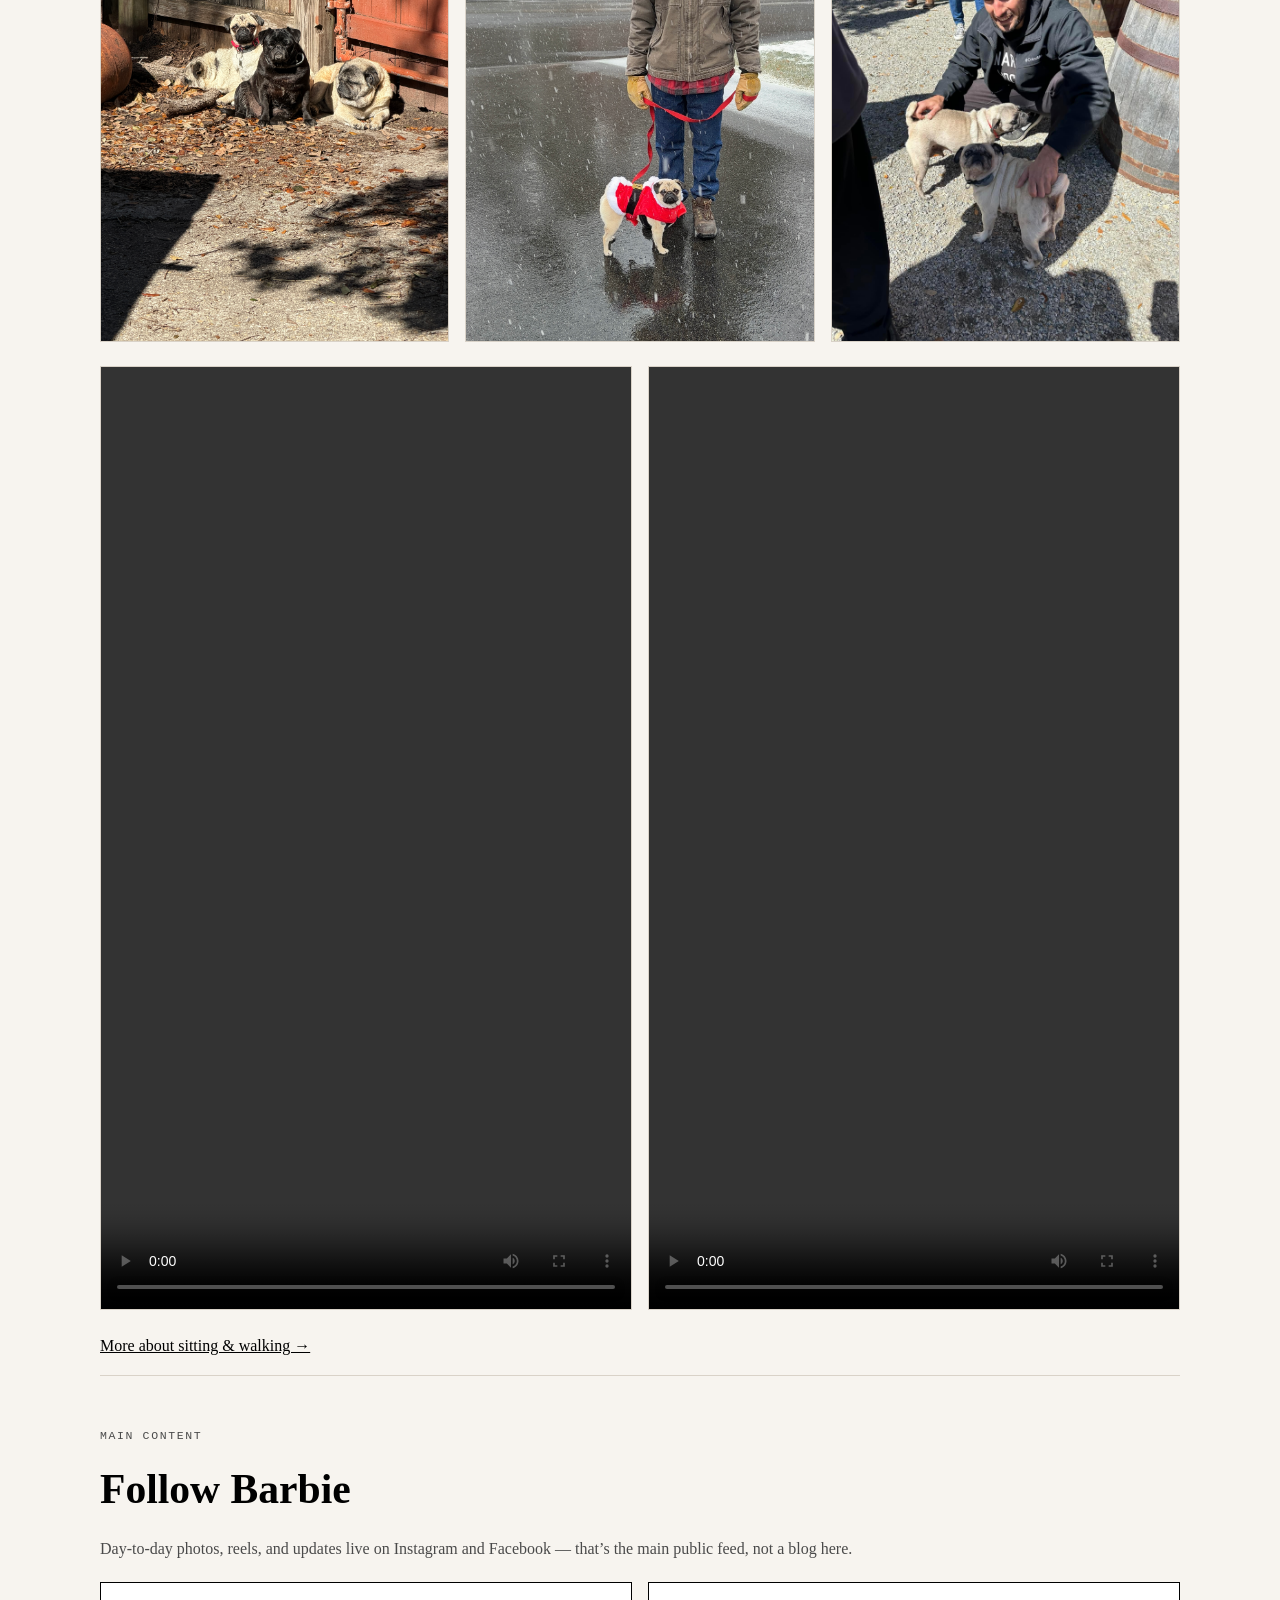
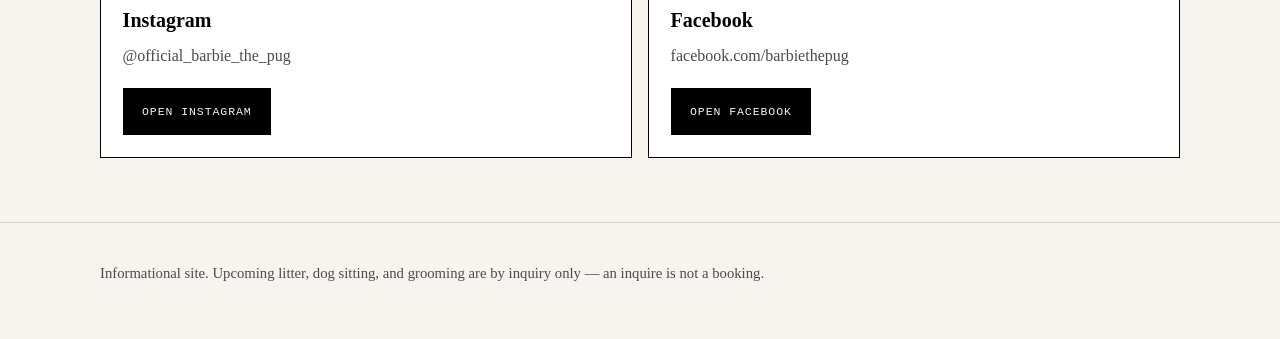
==== commit 14d2da7b: "Add 1-year health & DNA guarantee to litter page; remove 'No health guarantees' from all page footer" ====
--- a/index.html
+++ b/index.html
@@ -113,7 +113,7 @@
 </main>
 
 <footer><div class="wrap">
-  <p>Informational site. No health guarantees. Upcoming litter, dog sitting, and grooming are by inquiry only — an inquire is not a booking.</p>
+  <p>Informational site. Upcoming litter, dog sitting, and grooming are by inquiry only — an inquire is not a booking.</p>
 </div></footer>
 </body>
 </html>
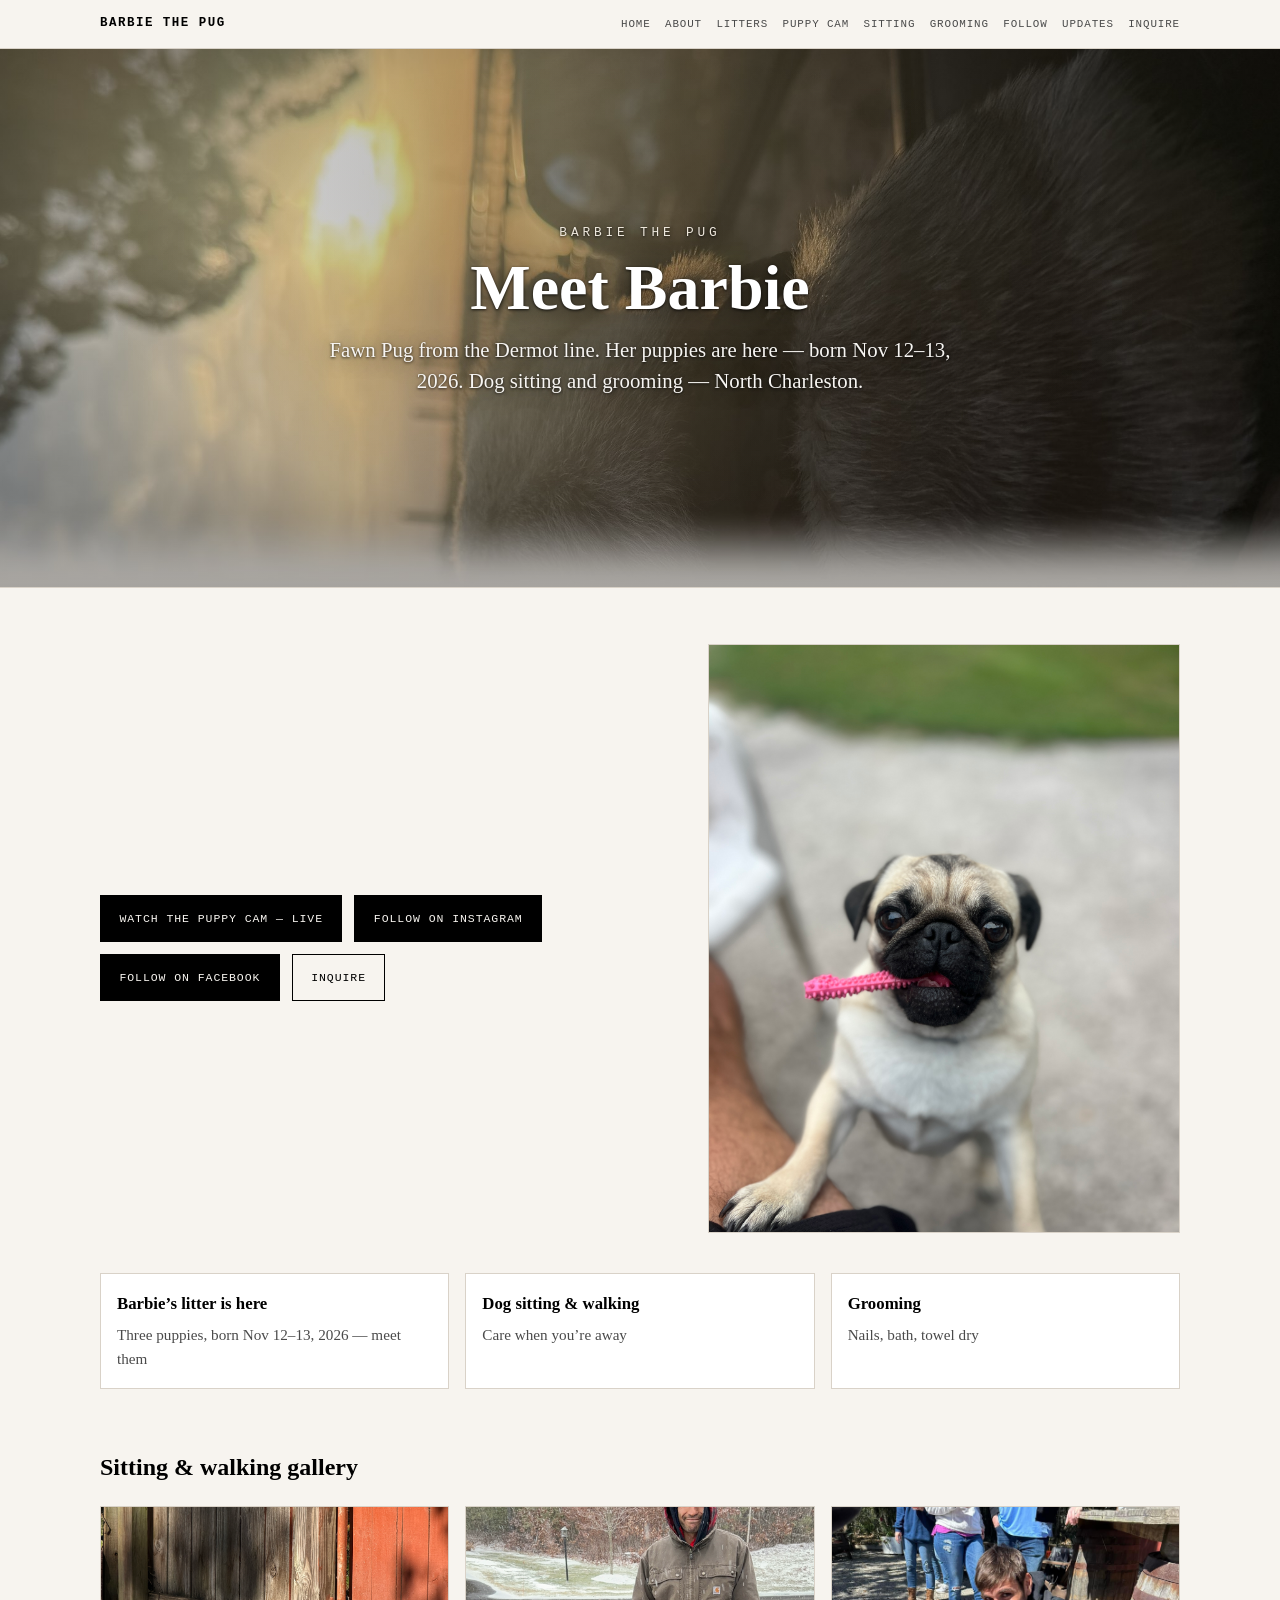
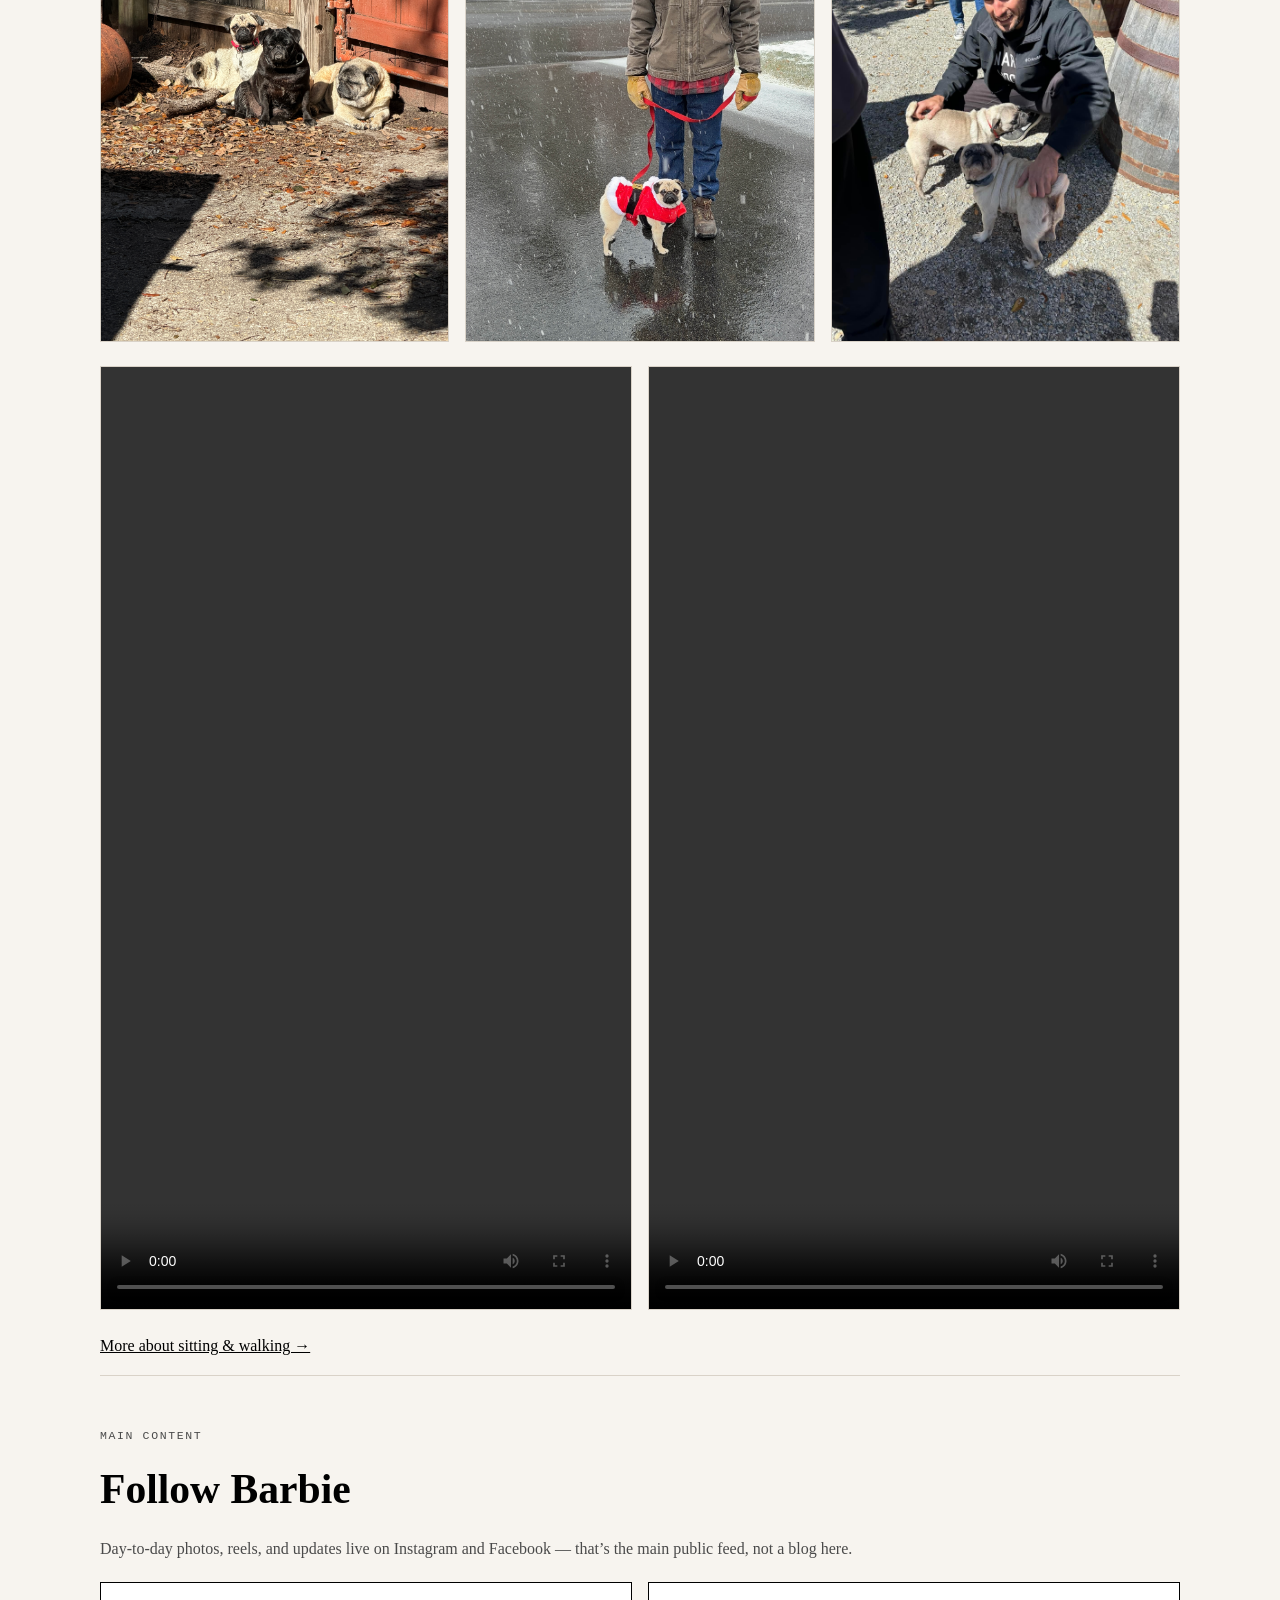
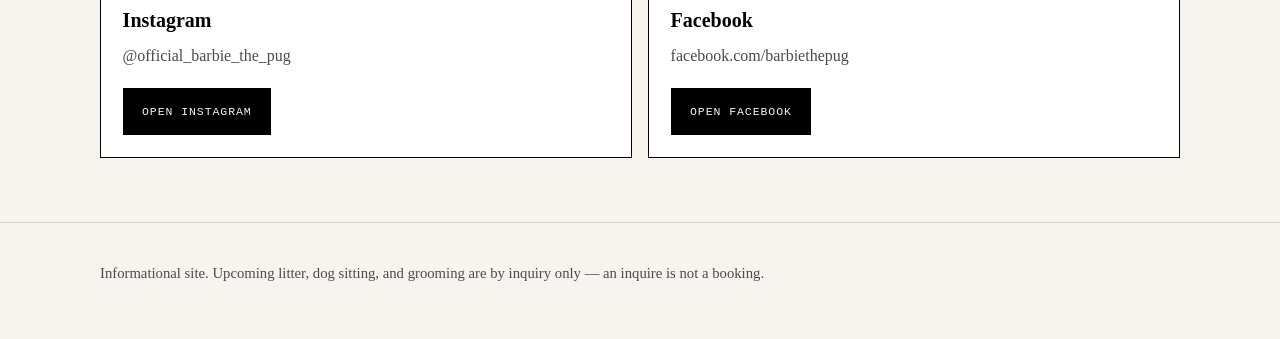
==== commit 6457a503: "Correct line name spelling: Dermit -> Dermot" ====
--- a/index.html
+++ b/index.html
@@ -2,10 +2,10 @@
 <html lang="en">
 <head>
 <title>Charleston Pugs | Barbie & Her Puppies — Live Puppy Cam & Litters in North Charleston</title>
-<meta name="description" content="Meet Barbie the Pug (Dermit line) and her three puppies, born Nov 12–13, 2026, in North Charleston. Watch them live on the Puppy Cam, meet the litter — plus dog sitting & grooming. Follow on Instagram & Facebook.">
+<meta name="description" content="Meet Barbie the Pug (Dermot line) and her three puppies, born Nov 12–13, 2026, in North Charleston. Watch them live on the Puppy Cam, meet the litter — plus dog sitting & grooming. Follow on Instagram & Facebook.">
 <link rel="canonical" href="https://charlestonpugs.com/">
 <meta property="og:title" content="Charleston Pugs | Barbie & Her Puppies — Live Puppy Cam & Litters in North Charleston">
-<meta property="og:description" content="Meet Barbie the Pug (Dermit line) and her three puppies, born Nov 12–13, 2026, in North Charleston. Watch them live on the Puppy Cam, meet the litter — plus dog sitting & grooming. Follow on Instagram & Facebook.">
+<meta property="og:description" content="Meet Barbie the Pug (Dermot line) and her three puppies, born Nov 12–13, 2026, in North Charleston. Watch them live on the Puppy Cam, meet the litter — plus dog sitting & grooming. Follow on Instagram & Facebook.">
 <meta property="og:url" content="https://charlestonpugs.com/">
 <meta property="og:type" content="website">
 <meta property="og:image" content="https://charlestonpugs.com/images/01-hero-pink-toy.jpg">
@@ -43,7 +43,7 @@
   <div class="banner-text">
     <p class="kicker">Barbie the Pug</p>
     <h1>Meet Barbie</h1>
-    <p class="banner-lead">Fawn Pug from the Dermit line. Her puppies are here — born Nov 12–13, 2026. Dog sitting and grooming &mdash; North Charleston.</p>
+    <p class="banner-lead">Fawn Pug from the Dermot line. Her puppies are here — born Nov 12–13, 2026. Dog sitting and grooming &mdash; North Charleston.</p>
   </div>
 </section>
   <section class="wrap hero">
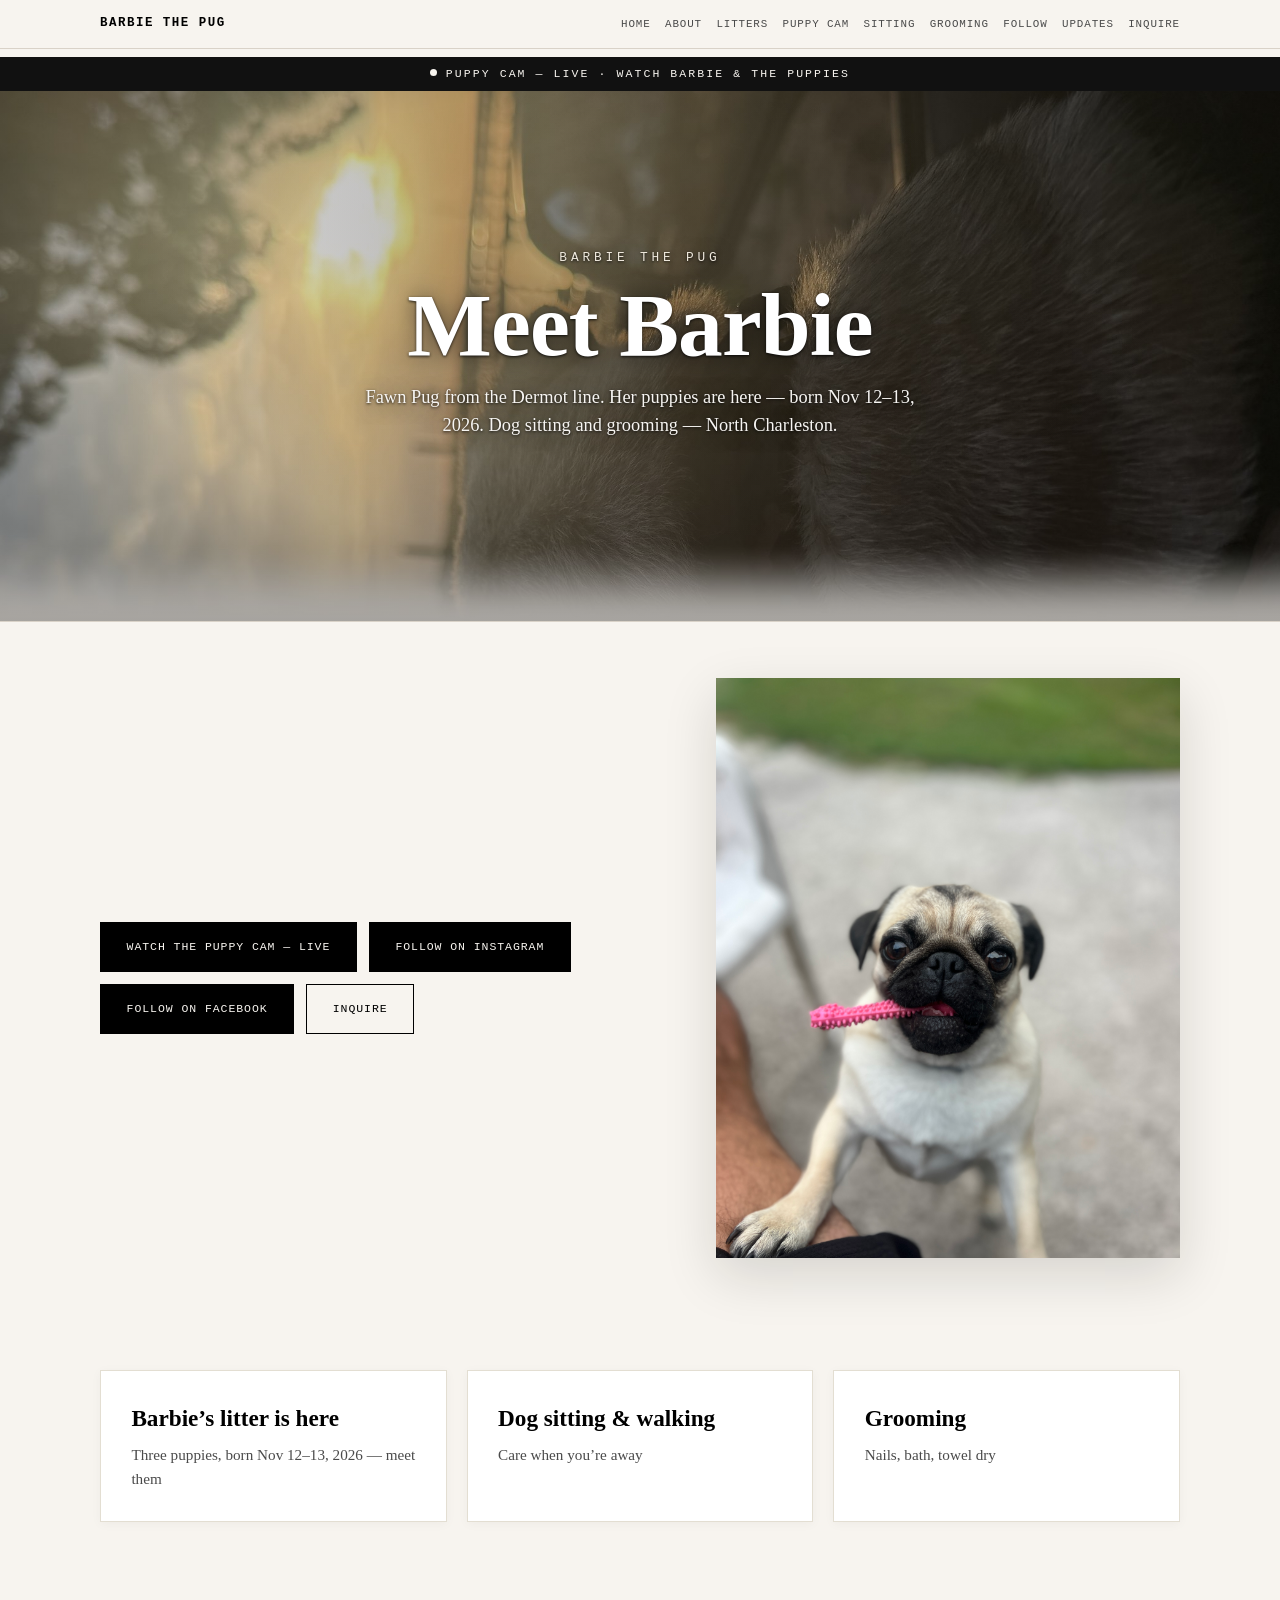
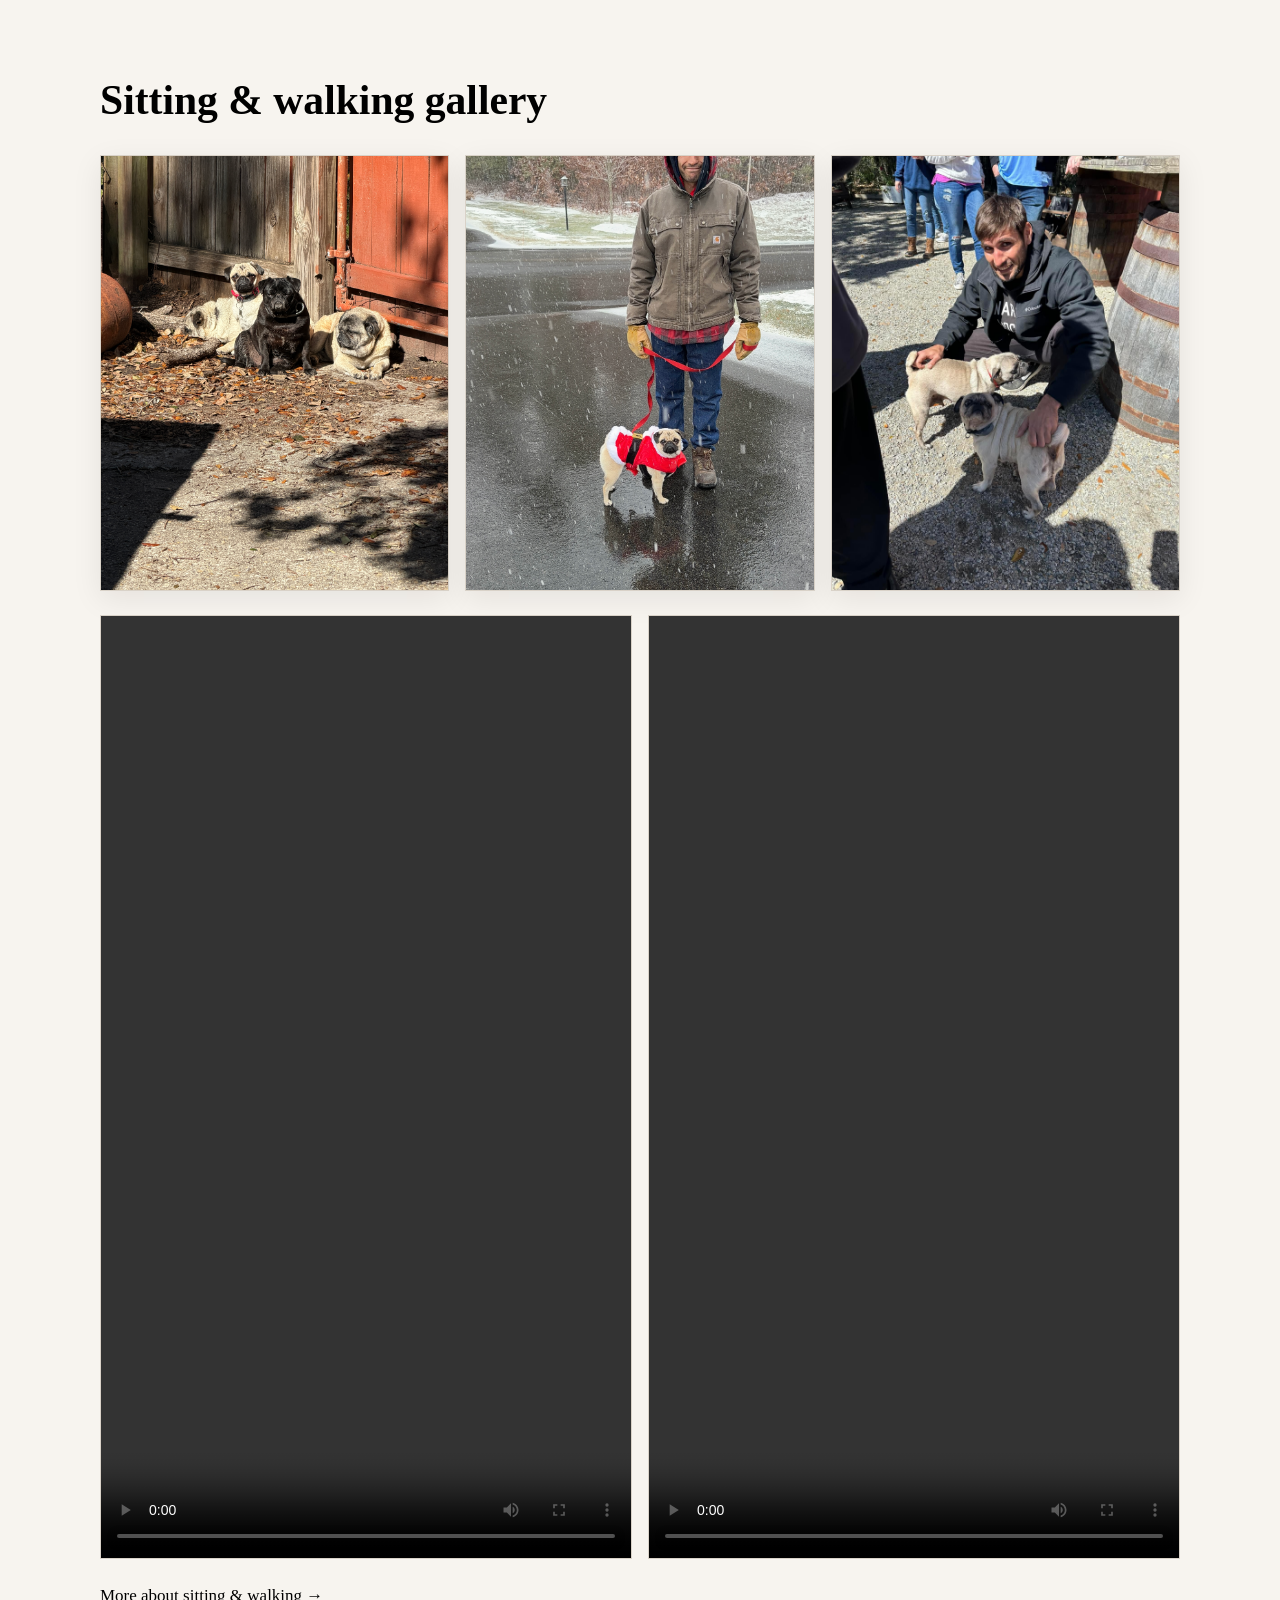
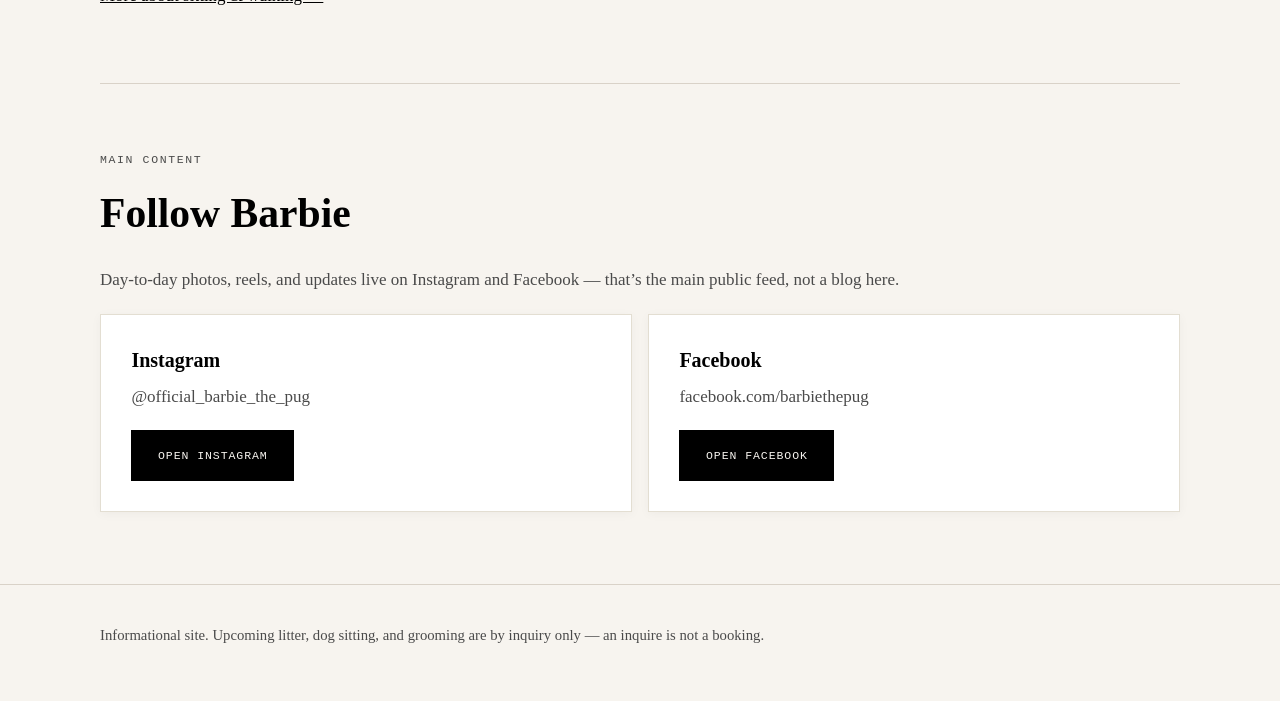
==== commit 52ebf546: "Refresh A — Polished cream: sticky nav + live cam bar, bigger type, softer cards" ====
--- a/index.html
+++ b/index.html
@@ -33,6 +33,8 @@
     <a href="inquire.html">Inquire</a>
   </div>
 </div></nav>
+<div class="cambar"><a href="puppy-cam.html"><span class="dot"></span>Puppy Cam &mdash; Live &middot; Watch Barbie &amp; the puppies</a></div>
+
 
 <main>
 <section class="banner">
--- a/styles.css
+++ b/styles.css
@@ -146,3 +146,27 @@
   .banner img{height:clamp(260px,62vw,400px);object-position:44% 50%}
   .banner-text{padding:1.25rem 1.1rem 2rem}
 }
+
+/* === Refresh A — Polished cream (live 2026-11-24) === */
+:root{ --a-line:#e3ded2; }
+body{ font-size:17px; }
+.wrap{ max-width:1180px; }
+nav{ position:sticky; top:0; z-index:50; background:var(--cream,#f7f4ef); }
+.cambar{ position:sticky; top:57px; z-index:49; background:#111; color:#f7f4ef; text-align:center;
+  font-family:ui-monospace,Menlo,monospace; font-size:.72rem; letter-spacing:.18em; text-transform:uppercase; }
+.cambar a{ color:#f7f4ef; text-decoration:none; display:block; padding:.5rem 1rem; }
+.cambar .dot{ display:inline-block; width:7px; height:7px; border-radius:50%; background:#f7f4ef; margin-right:.55rem; animation:a-pulse 2s infinite; vertical-align:1px; }
+@keyframes a-pulse{ 0%,100%{opacity:1} 50%{opacity:.25} }
+.banner-text h1{ font-size:clamp(3rem,9vw,5.6rem); letter-spacing:-.01em; }
+.banner-lead{ font-size:1.15rem; max-width:36rem; }
+.hero{ padding:5rem 0 3.5rem; gap:3rem; }
+.hero-img{ border:none; box-shadow:0 18px 50px rgba(20,18,12,.14); }
+.offer{ gap:1.25rem; padding-bottom:1rem; }
+.offer-card article{ border:1px solid var(--a-line); background:#fff; padding:1.9rem; box-shadow:0 2px 10px rgba(20,18,12,.04); transition:box-shadow .2s ease, transform .2s ease; }
+.offer-card:hover article{ box-shadow:0 12px 32px rgba(20,18,12,.10); transform:translateY(-2px); }
+.offer-card h3{ font-size:1.45rem; }
+section.wrap{ padding-top:3.5rem; padding-bottom:3.5rem; }
+section.wrap h2{ font-size:clamp(1.9rem,4vw,2.6rem); margin-bottom:1.4rem; }
+.still-grid figure{ box-shadow:0 8px 28px rgba(20,18,12,.08); }
+.btn{ padding:.95rem 1.6rem; }
+.card{ border-color:var(--a-line); box-shadow:0 2px 10px rgba(20,18,12,.04); padding:1.9rem; }
